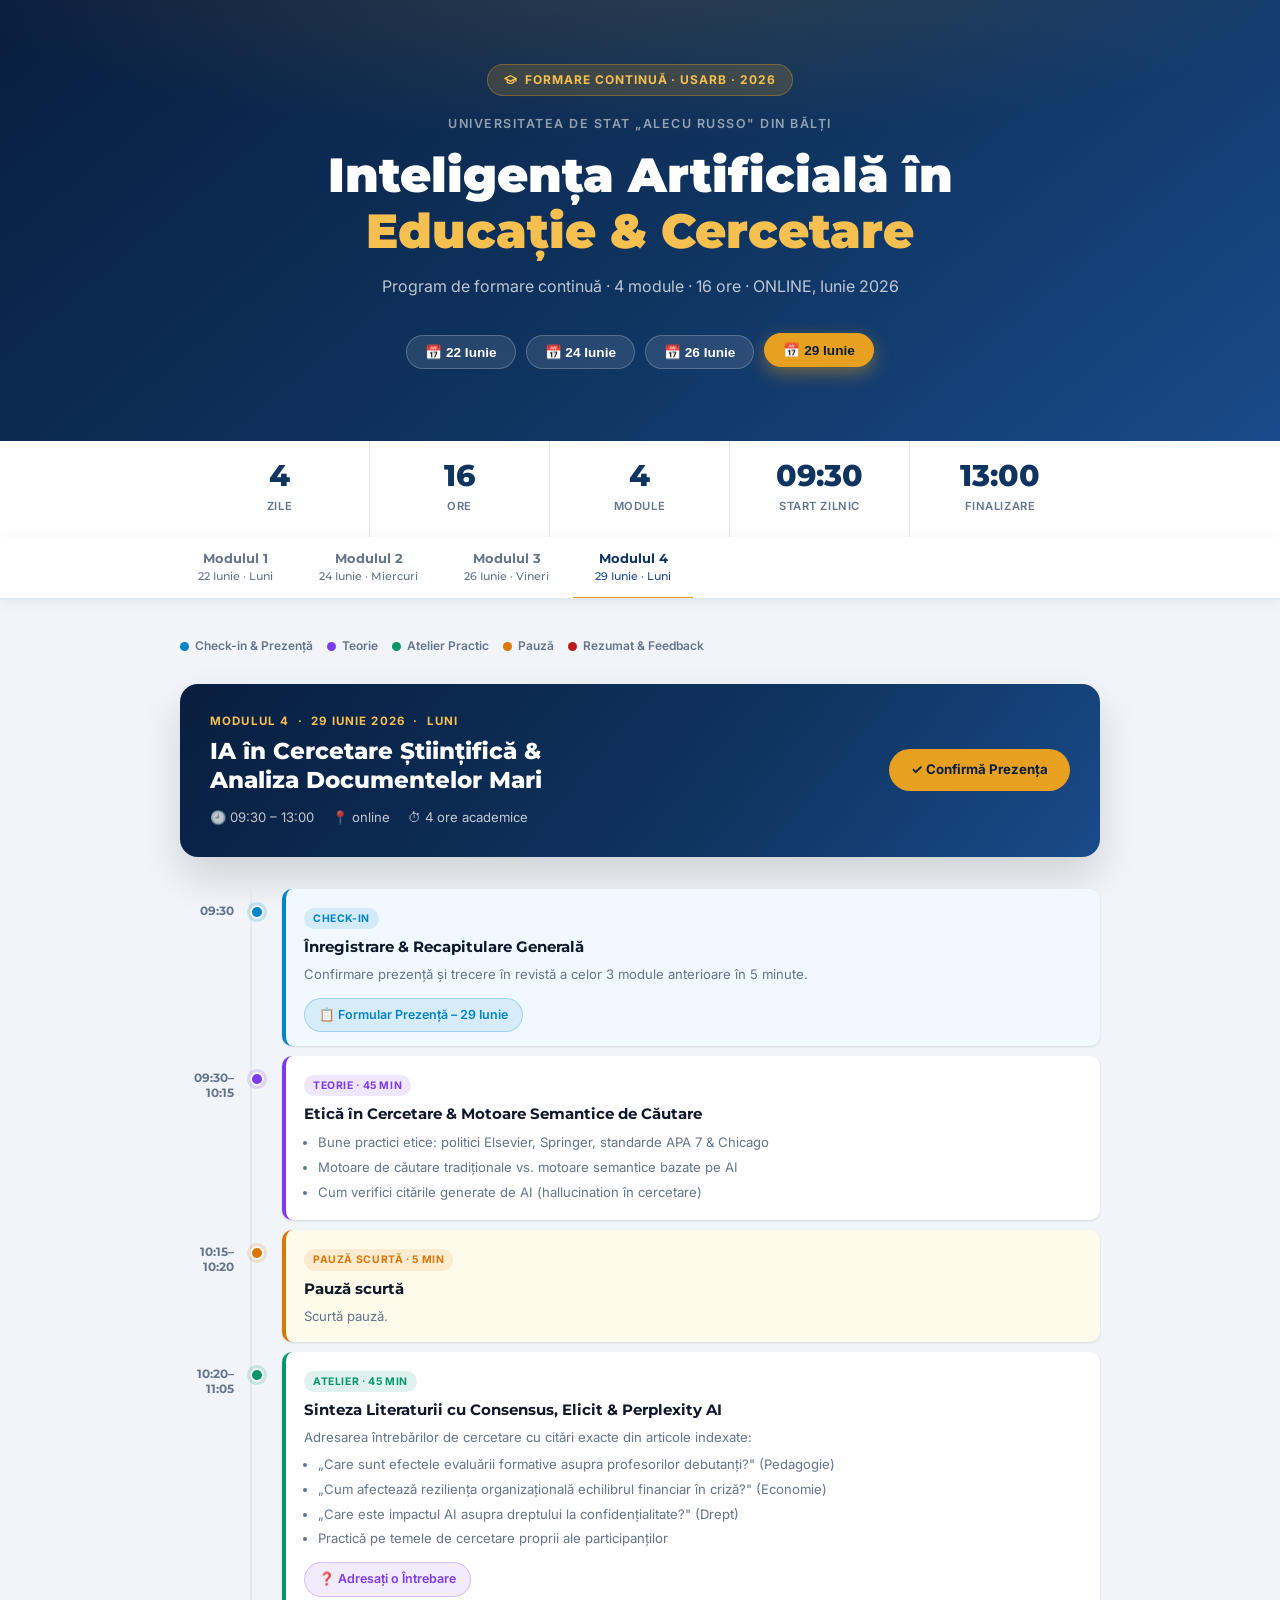
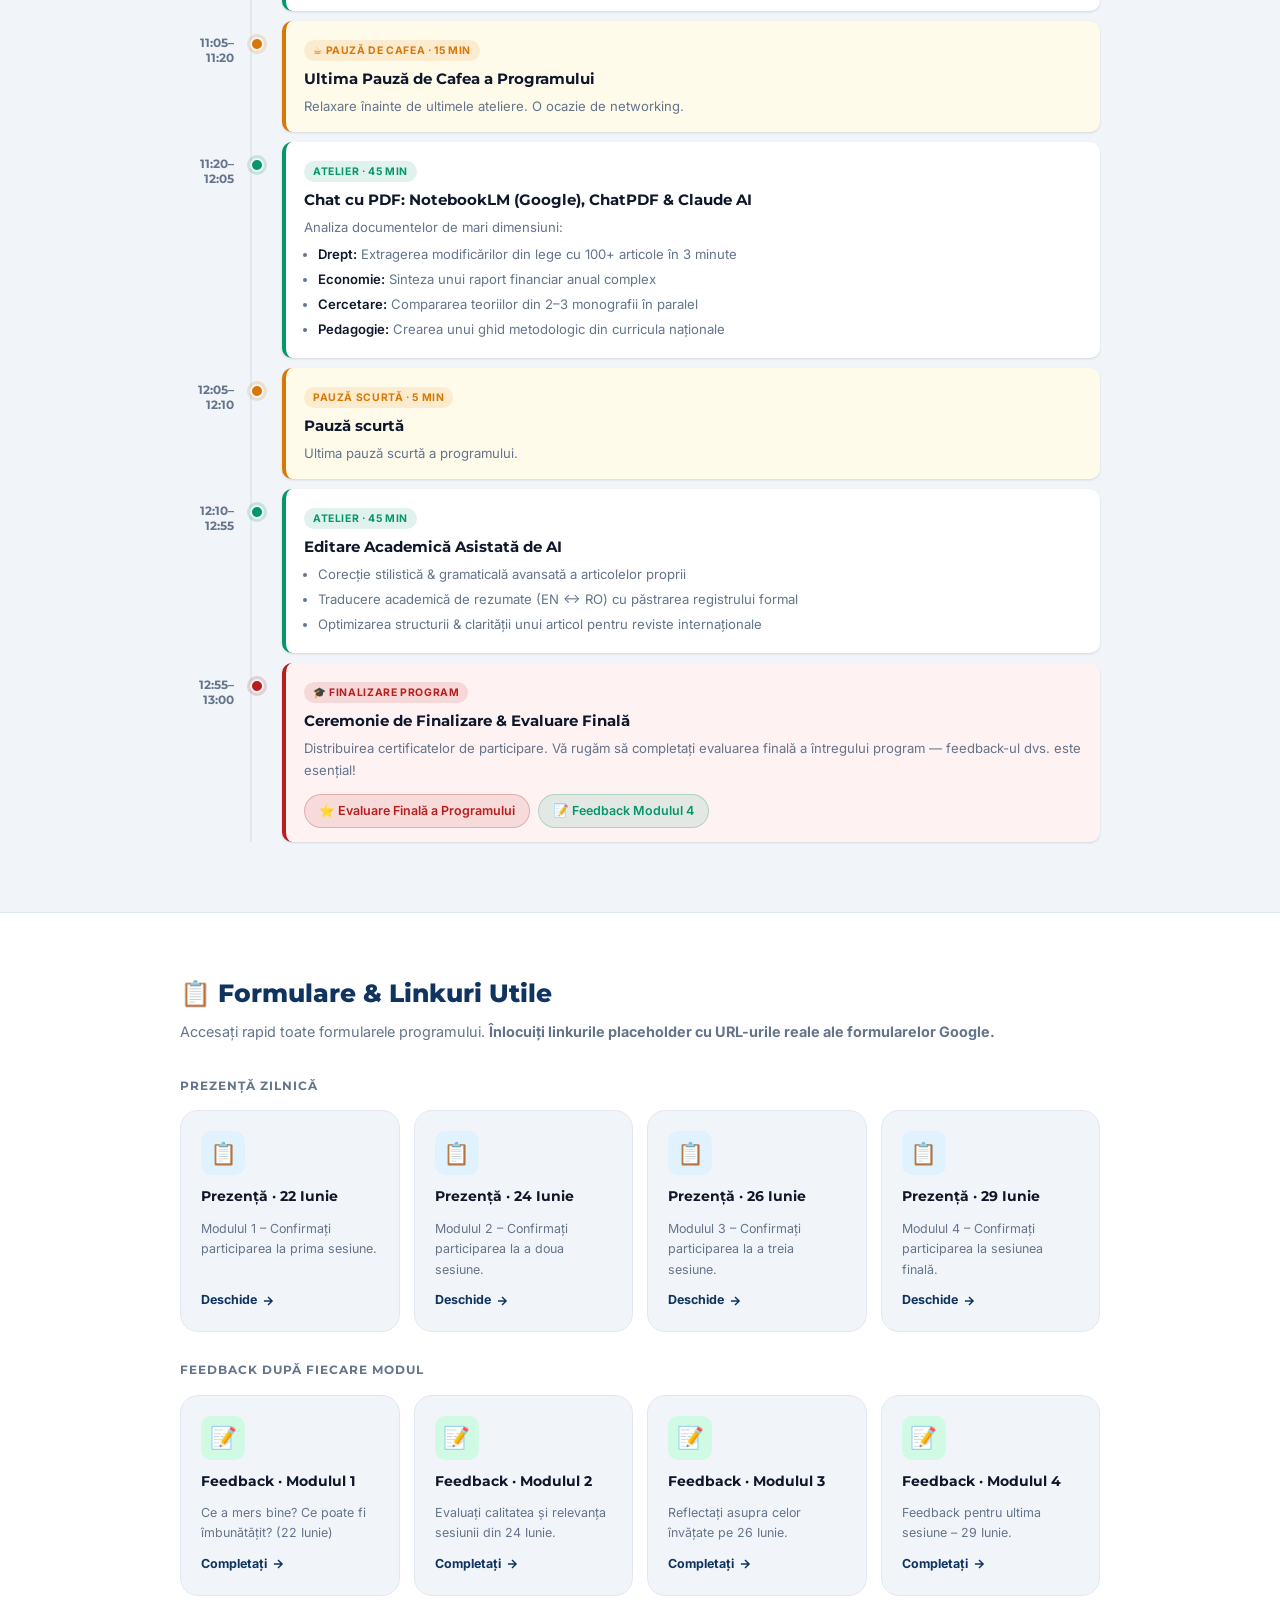
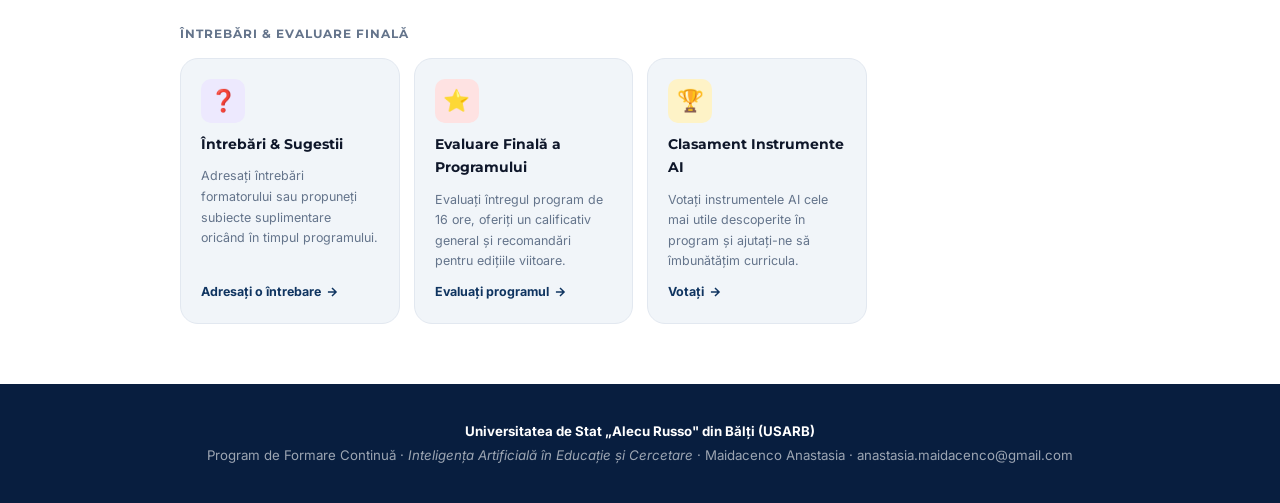
==== index.html @ d01e7b87 "initialize" ====
<!DOCTYPE html>
<html lang="ro">
<head>
  <meta charset="UTF-8" />
  <meta name="viewport" content="width=device-width, initial-scale=1.0" />
  <meta name="description" content="Agenda programului de formare continuă Inteligența Artificială în Educație și Cercetare – USARB, 22–29 Iunie 2026" />
  <title>IA în Educație &amp; Cercetare | Formare Continuă USARB 2026</title>

  <link rel="preconnect" href="https://fonts.googleapis.com" />
  <link rel="preconnect" href="https://fonts.gstatic.com" crossorigin />
  <link href="https://fonts.googleapis.com/css2?family=Montserrat:wght@400;600;700;800;900&family=Inter:wght@300;400;500;600&display=swap" rel="stylesheet" />
  <link rel="stylesheet" href="styles.css" />
</head>

<body>

<!-- ╔══════════════════════════════════════════╗
     ║  HERO                                    ║
     ╚══════════════════════════════════════════╝ -->
<header class="hero" id="top">
  <p class="hero-eyebrow">
    <svg width="13" height="13" viewBox="0 0 24 24" fill="none" stroke="currentColor" stroke-width="2.5" aria-hidden="true"><path d="M22 10v6M2 10l10-5 10 5-10 5z"/><path d="M6 12v5c3 3 9 3 12 0v-5"/></svg>
    Formare Continuă · USARB · 2026
  </p>
  <p class="hero-inst">Universitatea de Stat „Alecu Russo" din Bălți</p>
  <h1>Inteligența Artificială în<br><em>Educație &amp; Cercetare</em></h1>
  <p class="hero-sub">Program de formare continuă · 4 module · 16 ore · ONLINE, Iunie 2026</p>
  <nav class="hero-chips" aria-label="Navigare rapidă pe zile">
    <button class="chip active" onclick="go(0)" aria-label="22 Iunie – Modulul 1">📅 22 Iunie</button>
    <button class="chip"        onclick="go(1)" aria-label="24 Iunie – Modulul 2">📅 24 Iunie</button>
    <button class="chip"        onclick="go(2)" aria-label="26 Iunie – Modulul 3">📅 26 Iunie</button>
    <button class="chip"        onclick="go(3)" aria-label="29 Iunie – Modulul 4">📅 29 Iunie</button>
  </nav>
</header>

<!-- ╔══════════════════════════════════════════╗
     ║  STATS                                   ║
     ╚══════════════════════════════════════════╝ -->
<div class="stats" role="region" aria-label="Statistici program">
  <div class="stats-row">
    <div class="stat"><span class="stat-n">4</span><span class="stat-l">Zile</span></div>
    <div class="stat"><span class="stat-n">16</span><span class="stat-l">Ore</span></div>
    <div class="stat"><span class="stat-n">4</span><span class="stat-l">Module</span></div>
    <div class="stat"><span class="stat-n">09:30</span><span class="stat-l">Start zilnic</span></div>
    <div class="stat"><span class="stat-n">13:00</span><span class="stat-l">Finalizare</span></div>
  </div>
</div>

<!-- ╔══════════════════════════════════════════╗
     ║  STICKY TAB BAR                          ║
     ╚══════════════════════════════════════════╝ -->
<div class="tab-bar" role="navigation" aria-label="Modulele programului">
  <div class="tab-list" role="tablist">
    <button class="tab active" role="tab" aria-selected="true"  aria-controls="d1" onclick="go(0)">Modulul 1<small>22 Iunie · Luni</small></button>
    <button class="tab"        role="tab" aria-selected="false" aria-controls="d2" onclick="go(1)">Modulul 2<small>24 Iunie · Miercuri</small></button>
    <button class="tab"        role="tab" aria-selected="false" aria-controls="d3" onclick="go(2)">Modulul 3<small>26 Iunie · Vineri</small></button>
    <button class="tab"        role="tab" aria-selected="false" aria-controls="d4" onclick="go(3)">Modulul 4<small>29 Iunie · Luni</small></button>
  </div>
</div>

<!-- ╔══════════════════════════════════════════╗
     ║  MAIN – DAY PANELS                       ║
     ╚══════════════════════════════════════════╝ -->
<main>
<div class="wrap">

  <!-- LEGEND -->
  <div class="legend" role="list" aria-label="Legendă tipuri activitate">
    <span class="legend-item" role="listitem"><span class="ldot" style="background:var(--checkin)"></span>Check-in &amp; Prezență</span>
    <span class="legend-item" role="listitem"><span class="ldot" style="background:var(--theory)"></span>Teorie</span>
    <span class="legend-item" role="listitem"><span class="ldot" style="background:var(--practice)"></span>Atelier Practic</span>
    <span class="legend-item" role="listitem"><span class="ldot" style="background:var(--break)"></span>Pauză</span>
    <span class="legend-item" role="listitem"><span class="ldot" style="background:var(--wrap)"></span>Rezumat &amp; Feedback</span>
  </div>

  <!-- ────────────────────────────────────────
       DAY 1 · 22 IUNIE
  ──────────────────────────────────────── -->
  <section class="panel active" id="d1" role="tabpanel" aria-labelledby="tab0">

    <div class="day-card">
      <div>
        <p class="day-label">Modulul 1 &nbsp;·&nbsp; 22 Iunie 2026 &nbsp;·&nbsp; Luni</p>
        <h2 class="day-title">Fundamentele IA Generative &amp;<br>Ingineria Prompturilor</h2>
        <div class="day-meta">
          <span>🕘 09:30 – 13:00</span>
          <span>📍 online</span>
          <span>⏱ 4 ore academice</span>
        </div>
      </div>
      <!-- ⬇ ÎNLOCUIȚI href cu link-ul real Google Form pentru prezență 22 Iunie -->
      <a href="https://forms.gle/PREZENTA-22-IUNIE" class="btn-presence" target="_blank" rel="noopener" aria-label="Confirmați prezența 22 Iunie">
        ✓ Confirmă Prezența
      </a>
    </div>

    <div class="timeline" role="list">

      <div class="tl-row" data-t="checkin" role="listitem">
        <div class="tl-time">09:30</div>
        <div class="tl-node"></div>
        <div class="tl-body"><div class="tl-card">
          <span class="tl-badge">Check-in</span>
          <h3 class="tl-title">Înregistrare &amp; Confirmare Prezență</h3>
          <p class="tl-desc">Bun venit! Vă rugăm să completați formularul de prezență.</p>
          <div class="tl-links">
            <!-- ⬇ ÎNLOCUIȚI href cu link-ul real Google Form pentru prezență 22 Iunie -->
            <a href="https://forms.gle/PREZENTA-22-IUNIE" class="tl-btn tl-btn-blue" target="_blank" rel="noopener">📋 Formular Prezență – 22 Iunie</a>
          </div>
        </div></div>
      </div>

      <div class="tl-row" data-t="theory" role="listitem">
        <div class="tl-time">09:40–<br>10:25</div>
        <div class="tl-node"></div>
        <div class="tl-body"><div class="tl-card">
          <span class="tl-badge">Teorie · 45 min</span>
          <h3 class="tl-title">Ce este IA Generativă? Cum „gândesc" Modelele de Limbaj?</h3>
          <div class="tl-desc"><ul>
            <li>ChatGPT, Gemini, Claude, Copilot – asemănări și diferențe</li>
            <li>Fenomenul de halucinație și limitele modelelor</li>
            <li>Bias-uri algoritmice și protecția datelor cu caracter personal</li>
            <li>Drepturi de autor în era AI</li>
          </ul></div>
        </div></div>
      </div>

      <div class="tl-row" data-t="break" role="listitem">
        <div class="tl-time">10:25<br>10:30</div>
        <div class="tl-node"></div>
        <div class="tl-body"><div class="tl-card">
          <span class="tl-badge">Pauză scurtă · 5 min</span>
          <h3 class="tl-title">Pauză scurtă</h3>
          <p class="tl-desc">Scurtă tranziție spre atelier.</p>
        </div></div>
      </div>

      <div class="tl-row" data-t="practice" role="listitem">
        <div class="tl-time">10:30–<br>11:15</div>
        <div class="tl-node"></div>
        <div class="tl-body"><div class="tl-card">
          <span class="tl-badge">Atelier · 45 min</span>
          <h3 class="tl-title">Anatomia unui Prompt Perfect</h3>
          <div class="tl-desc">
            Formula: <strong>Rol + Context + Sarcină + Constrângeri + Format de ieșire</strong>
            <ul>
              <li>Exerciții pe discipline: Drept, Economie, Pedagogie, Filologie</li>
              <li>Compararea rezultatelor: prompt simplu vs. prompt structurat</li>
            </ul>
          </div>
          <div class="tl-links">
            <!-- ⬇ ÎNLOCUIȚI href cu link-ul real Google Form pentru întrebări -->
            <a href="https://forms.gle/INTREBARI-GENERALE" class="tl-btn tl-btn-purple" target="_blank" rel="noopener">❓ Adresați o Întrebare</a>
          </div>
        </div></div>
      </div>

      <div class="tl-row" data-t="break" role="listitem">
        <div class="tl-time">11:15<br>11:30</div>
        <div class="tl-node"></div>
        <div class="tl-body"><div class="tl-card">
          <span class="tl-badge">☕ Pauză de cafea · 15 min</span>
          <h3 class="tl-title">Pauză de Cafea</h3>
          <p class="tl-desc">Relaxare, discuții informale și networking între participanți.</p>
        </div></div>
      </div>

      <div class="tl-row" data-t="practice" role="listitem">
        <div class="tl-time">11:30–<br>12:15</div>
        <div class="tl-node"></div>
        <div class="tl-body"><div class="tl-card">
          <span class="tl-badge">Atelier · 45 min</span>
          <h3 class="tl-title">Tehnici Avansate de Prompting</h3>
          <div class="tl-desc"><ul>
            <li><strong>Few-shot prompting</strong> – oferirea de exemple model pentru ghidarea AI</li>
            <li><strong>Chain-of-thought</strong> – solicitarea raționamentului pas cu pas</li>
            <li>Practică: compararea răspunsurilor pe 3 modele AI simultan</li>
          </ul></div>
          <h3 class="tl-title">Exercițiu pe Discipline: AI ca Asistent Metodologic</h3>
          <div class="tl-desc">Fiecare participant elaborează schița unei unități de curs:
            <ul>
              <li><strong>Drept:</strong> Spețe juridice complexe generate și rafinate cu AI</li>
              <li><strong>Economie:</strong> Planificarea unui studiu de caz de business</li>
              <li><strong>Pedagogie / Filologie:</strong> Proiectarea unei unități didactice interactive</li>
              <li><strong>Matematică / Informatică:</strong> Probleme contextualizate și soluții pas cu pas</li>
            </ul>
          </div>
          <div class="tl-links">
            <!-- ⬇ ÎNLOCUIȚI href cu link-ul real Google Form pentru feedback Modulul 1 -->
            <a href="https://forms.gle/inrebari-M1-22-IUNIE" class="tl-btn tl-btn-green" target="_blank" rel="noopener">Atașati rezultat impreuna cu intrebari sau commentarii</a>
          </div>
        </div></div>
      </div>

      <div class="tl-row" data-t="wrap" role="listitem">
        <div class="tl-time">12:15–<br>13:00</div>
        <div class="tl-node"></div>
        <div class="tl-body"><div class="tl-card">
          <span class="tl-badge">Rezumat &amp; Feedback &amp; Reflecție</span>
          <h3 class="tl-title">Concluzii &amp; Feedback Modulul 1</h3>
          <p class="tl-desc">Recapitularea conceptelor-cheie. Vă rugăm să completați formularul de feedback!</p>
          <div class="tl-links">
            <!-- ⬇ ÎNLOCUIȚI href cu link-ul real Google Form pentru feedback Modulul 1 -->
            <a href="https://forms.gle/FEEDBACK-M1-22-IUNIE" class="tl-btn tl-btn-green" target="_blank" rel="noopener">📝 Feedback Modulul 1</a>
          </div>
        </div></div>
      </div>

    </div><!-- /timeline -->
  </section>

  <!-- ────────────────────────────────────────
       DAY 2 · 24 IUNIE
  ──────────────────────────────────────── -->
  <section class="panel" id="d2" role="tabpanel" aria-labelledby="tab1">

    <div class="day-card">
      <div>
        <p class="day-label">Modulul 2 &nbsp;·&nbsp; 24 Iunie 2026 &nbsp;·&nbsp; Miercuri</p>
        <h2 class="day-title">IA pentru Proiectare Didactică &amp;<br>Generare de Conținut Multimedia</h2>
        <div class="day-meta">
          <span>🕘 09:30 – 13:00</span>
          <span>📍 online</span>
          <span>⏱ 4 ore academice</span>
        </div>
      </div>
      <!-- ⬇ ÎNLOCUIȚI href cu link-ul real Google Form pentru prezență 24 Iunie -->
      <a href="https://forms.gle/PREZENTA-24-IUNIE" class="btn-presence" target="_blank" rel="noopener">✓ Confirmă Prezența</a>
    </div>

    <div class="timeline" role="list">

      <div class="tl-row" data-t="checkin" role="listitem">
        <div class="tl-time">09:30</div>
        <div class="tl-node"></div>
        <div class="tl-body"><div class="tl-card">
          <span class="tl-badge">Check-in</span>
          <h3 class="tl-title">Înregistrare &amp; Recapitulare Modulul 1</h3>
          <p class="tl-desc">Confirmare prezență și 5 minute de recapitulare a tehnicilor de prompting.</p>
          <div class="tl-links">
            <!-- ⬇ ÎNLOCUIȚI href cu link-ul real Google Form pentru prezență 24 Iunie -->
            <a href="https://forms.gle/PREZENTA-24-IUNIE" class="tl-btn tl-btn-blue" target="_blank" rel="noopener">📋 Formular Prezență – 24 Iunie</a>
          </div>
        </div></div>
      </div>

      <div class="tl-row" data-t="theory" role="listitem">
        <div class="tl-time">09:30–<br>10:15</div>
        <div class="tl-node"></div>
        <div class="tl-body"><div class="tl-card">
          <span class="tl-badge">Teorie · 45 min</span>
          <h3 class="tl-title">Ecosistemul Instrumentelor AI pentru Educație</h3>
          <div class="tl-desc"><ul>
            <li>Eficientizarea timpului profesorului: de la planificare la materiale personalizate</li>
            <li>Dincolo de chat-urile textuale: instrumente specializate pentru educație</li>
            <li>Adaptarea materialelor la stilurile de învățare ale studenților</li>
          </ul></div>
        </div></div>
      </div>

      <div class="tl-row" data-t="break" role="listitem">
        <div class="tl-time">10:15–<br>10:20</div>
        <div class="tl-node"></div>
        <div class="tl-body"><div class="tl-card">
          <span class="tl-badge">Pauză scurtă · 5 min</span>
          <h3 class="tl-title">Pauză scurtă</h3>
          <p class="tl-desc">Scurtă pauză.</p>
        </div></div>
      </div>

      <div class="tl-row" data-t="practice" role="listitem">
        <div class="tl-time">10:20–<br>11:05</div>
        <div class="tl-node"></div>
        <div class="tl-body"><div class="tl-card">
          <span class="tl-badge">Atelier · 45 min</span>
          <h3 class="tl-title">Generare de Scenarii &amp; Studii de Caz pe Discipline</h3>
          <div class="tl-desc"><ul>
            <li><strong>Economie:</strong> Simulări de management de criză pentru IMM-uri</li>
            <li><strong>Drept:</strong> Crearea de spețe juridice complexe și motivări</li>
            <li><strong>Limbi Străine:</strong> Exerciții bazate pe articole de presă autentice</li>
            <li><strong>Psihologie:</strong> Scenarii de consiliere și studii de caz clinice</li>
          </ul></div>
          <div class="tl-links">
            <!-- ⬇ ÎNLOCUIȚI href cu link-ul real Google Form pentru întrebări -->
            <a href="https://forms.gle/INTREBARI-GENERALE" class="tl-btn tl-btn-purple" target="_blank" rel="noopener">❓ Adresați o Întrebare</a>
          </div>
        </div></div>
      </div>

      <div class="tl-row" data-t="break" role="listitem">
        <div class="tl-time">11:05–<br>11:20</div>
        <div class="tl-node"></div>
        <div class="tl-body"><div class="tl-card">
          <span class="tl-badge">☕ Pauză de cafea · 15 min</span>
          <h3 class="tl-title">Pauză de Cafea</h3>
          <p class="tl-desc">Relaxare și discuții despre instrumentele descoperite.</p>
        </div></div>
      </div>

      <div class="tl-row" data-t="practice" role="listitem">
        <div class="tl-time">11:20–<br>12:05</div>
        <div class="tl-node"></div>
        <div class="tl-body"><div class="tl-card">
          <span class="tl-badge">Atelier · 45 min</span>
          <h3 class="tl-title">Design Vizual Automatizat: Gamma App &amp; Tome AI</h3>
          <div class="tl-desc">
            Transformați o schiță de curs text într-o prezentare interactivă structurată în <strong>sub 5 minute</strong>:
            <ul>
              <li>Demo live: de la text simplu la prezentare profesională</li>
              <li>Practică independentă pe tema disciplinei proprii</li>
              <li>Exportarea și personalizarea rezultatului</li>
            </ul>
          </div>
        </div></div>
      </div>

      <div class="tl-row" data-t="break" role="listitem">
        <div class="tl-time">12:05–<br>12:10</div>
        <div class="tl-node"></div>
        <div class="tl-body"><div class="tl-card">
          <span class="tl-badge">Pauză scurtă · 5 min</span>
          <h3 class="tl-title">Pauză scurtă</h3>
          <p class="tl-desc">Scurtă pauză de tranziție.</p>
        </div></div>
      </div>

      <div class="tl-row" data-t="practice" role="listitem">
        <div class="tl-time">12:10–<br>12:55</div>
        <div class="tl-node"></div>
        <div class="tl-body"><div class="tl-card">
          <span class="tl-badge">Atelier · 45 min</span>
          <h3 class="tl-title">MagicSchool AI &amp; Eduaide.Ai – Resurse Educaționale</h3>
          <div class="tl-desc"><ul>
            <li>Generarea automată de planuri de lecție detaliate pe teme specifice</li>
            <li>Crearea de liste de lecturi recomandate și bibliografie adnotată</li>
            <li>Activități interactive de „spargere a gheții" (icebreakers) pentru prima oră de curs</li>
          </ul></div>
        </div></div>
      </div>

      <div class="tl-row" data-t="wrap" role="listitem">
        <div class="tl-time">12:55–<br>13:00</div>
        <div class="tl-node"></div>
        <div class="tl-body"><div class="tl-card">
          <span class="tl-badge">Rezumat &amp; Feedback</span>
          <h3 class="tl-title">Concluzii &amp; Feedback Modulul 2</h3>
          <p class="tl-desc">Care instrument v-a impresionat cel mai mult? Evaluați sesiunea!</p>
          <div class="tl-links">
            <!-- ⬇ ÎNLOCUIȚI href cu link-ul real Google Form pentru feedback Modulul 2 -->
            <a href="https://forms.gle/FEEDBACK-M2-24-IUNIE" class="tl-btn tl-btn-green" target="_blank" rel="noopener">📝 Feedback Modulul 2</a>
          </div>
        </div></div>
      </div>

    </div>
  </section>

  <!-- ────────────────────────────────────────
       DAY 3 · 26 IUNIE
  ──────────────────────────────────────── -->
  <section class="panel" id="d3" role="tabpanel" aria-labelledby="tab2">

    <div class="day-card">
      <div>
        <p class="day-label">Modulul 3 &nbsp;·&nbsp; 26 Iunie 2026 &nbsp;·&nbsp; Vineri</p>
        <h2 class="day-title">Evaluarea Asistată de IA &amp;<br>Managementul Plagiatului</h2>
        <div class="day-meta">
          <span>🕘 09:30 – 13:00</span>
          <span>📍 online</span>
          <span>⏱ 4 ore academice</span>
        </div>
      </div>
      <!-- ⬇ ÎNLOCUIȚI href cu link-ul real Google Form pentru prezență 26 Iunie -->
      <a href="https://forms.gle/PREZENTA-26-IUNIE" class="btn-presence" target="_blank" rel="noopener">✓ Confirmă Prezența</a>
    </div>

    <div class="timeline" role="list">

      <div class="tl-row" data-t="checkin" role="listitem">
        <div class="tl-time">09:30</div>
        <div class="tl-node"></div>
        <div class="tl-body"><div class="tl-card">
          <span class="tl-badge">Check-in</span>
          <h3 class="tl-title">Înregistrare &amp; Recapitulare Modulul 2</h3>
          <p class="tl-desc">Confirmare prezență și 5 minute de recapitulare a instrumentelor de proiectare didactică.</p>
          <div class="tl-links">
            <!-- ⬇ ÎNLOCUIȚI href cu link-ul real Google Form pentru prezență 26 Iunie -->
            <a href="https://forms.gle/PREZENTA-26-IUNIE" class="tl-btn tl-btn-blue" target="_blank" rel="noopener">📋 Formular Prezență – 26 Iunie</a>
          </div>
        </div></div>
      </div>

      <div class="tl-row" data-t="theory" role="listitem">
        <div class="tl-time">09:30–<br>10:15</div>
        <div class="tl-node"></div>
        <div class="tl-body"><div class="tl-card">
          <span class="tl-badge">Teorie · 45 min</span>
          <h3 class="tl-title">Cum se Schimbă Evaluarea în Era AI?</h3>
          <div class="tl-desc"><ul>
            <li>De la memorare la gândire critică – regândirea tipurilor de sarcini</li>
            <li>Mitul detectoarelor de AI: de ce au o rată ridicată de fals-pozitiv</li>
            <li>Abordarea etică a suspiciunilor de utilizare AI de studenți</li>
            <li>Designul evaluărilor autentice care nu pot fi „trișate" cu AI</li>
          </ul></div>
        </div></div>
      </div>

      <div class="tl-row" data-t="break" role="listitem">
        <div class="tl-time">10:15–<br>10:20</div>
        <div class="tl-node"></div>
        <div class="tl-body"><div class="tl-card">
          <span class="tl-badge">Pauză scurtă · 5 min</span>
          <h3 class="tl-title">Pauză scurtă</h3>
          <p class="tl-desc">Scurtă pauză.</p>
        </div></div>
      </div>

      <div class="tl-row" data-t="practice" role="listitem">
        <div class="tl-time">10:20–<br>11:05</div>
        <div class="tl-node"></div>
        <div class="tl-body"><div class="tl-card">
          <span class="tl-badge">Atelier · 45 min</span>
          <h3 class="tl-title">Generarea de Instrumente de Evaluare cu Quizizz AI &amp; ChatGPT</h3>
          <div class="tl-desc"><ul>
            <li>Teste grilă cu variantele de răspuns distractoare de calitate</li>
            <li>Întrebări deschise axate pe argumentare și raționament critic</li>
            <li>Mini-proiecte și sarcini de performanță pe discipline specifice</li>
          </ul></div>
          <div class="tl-links">
            <!-- ⬇ ÎNLOCUIȚI href cu link-ul real Google Form pentru întrebări -->
            <a href="https://forms.gle/INTREBARI-GENERALE" class="tl-btn tl-btn-purple" target="_blank" rel="noopener">❓ Adresați o Întrebare</a>
          </div>
        </div></div>
      </div>

      <div class="tl-row" data-t="break" role="listitem">
        <div class="tl-time">11:05–<br>11:20</div>
        <div class="tl-node"></div>
        <div class="tl-body"><div class="tl-card">
          <span class="tl-badge">☕ Pauză de cafea · 15 min</span>
          <h3 class="tl-title">Pauză de Cafea</h3>
          <p class="tl-desc">Relaxare și schimb de experiențe privind evaluarea.</p>
        </div></div>
      </div>

      <div class="tl-row" data-t="practice" role="listitem">
        <div class="tl-time">11:20–<br>12:05</div>
        <div class="tl-node"></div>
        <div class="tl-body"><div class="tl-card">
          <span class="tl-badge">Atelier · 45 min</span>
          <h3 class="tl-title">Crearea Matricelor de Corectare (Rubrics) cu AI</h3>
          <div class="tl-desc">
            Generare de bareme precise pe niveluri de competență (1–5 / A–F):
            <ul>
              <li><strong>Psihologie:</strong> Rubrică pentru eseu de psihologie cognitivă</li>
              <li><strong>Management:</strong> Rubrică pentru analiză de caz strategic</li>
              <li><strong>Drept:</strong> Barem pentru motivarea soluției juridice</li>
              <li><strong>Alte discipline:</strong> Adaptare personalizată în 10 minute</li>
            </ul>
          </div>
        </div></div>
      </div>

      <div class="tl-row" data-t="break" role="listitem">
        <div class="tl-time">12:05–<br>12:10</div>
        <div class="tl-node"></div>
        <div class="tl-body"><div class="tl-card">
          <span class="tl-badge">Pauză scurtă · 5 min</span>
          <h3 class="tl-title">Pauză scurtă</h3>
          <p class="tl-desc">Scurtă pauză.</p>
        </div></div>
      </div>

      <div class="tl-row" data-t="practice" role="listitem">
        <div class="tl-time">12:10–<br>12:55</div>
        <div class="tl-node"></div>
        <div class="tl-body"><div class="tl-card">
          <span class="tl-badge">Atelier · 45 min</span>
          <h3 class="tl-title">Feedback Formativ Automatizat pe Texte Studențești</h3>
          <div class="tl-desc">
            Simularea corectării unui text cu AI:
            <ul>
              <li>Tehnici de generare a sugestiilor structurate de îmbunătățire</li>
              <li>Economisirea timpului de corectare cu până la 60%</li>
              <li>Practică: fiecare participant corectează un text relevant disciplinei proprii</li>
            </ul>
          </div>
        </div></div>
      </div>

      <div class="tl-row" data-t="wrap" role="listitem">
        <div class="tl-time">12:55–<br>13:00</div>
        <div class="tl-node"></div>
        <div class="tl-body"><div class="tl-card">
          <span class="tl-badge">Rezumat &amp; Feedback</span>
          <h3 class="tl-title">Concluzii &amp; Feedback Modulul 3</h3>
          <p class="tl-desc">Ce strategie de evaluare veți implementa primul semestru? Completați feedback-ul!</p>
          <div class="tl-links">
            <!-- ⬇ ÎNLOCUIȚI href cu link-ul real Google Form pentru feedback Modulul 3 -->
            <a href="https://forms.gle/FEEDBACK-M3-26-IUNIE" class="tl-btn tl-btn-green" target="_blank" rel="noopener">📝 Feedback Modulul 3</a>
          </div>
        </div></div>
      </div>

    </div>
  </section>

  <!-- ────────────────────────────────────────
       DAY 4 · 29 IUNIE
  ──────────────────────────────────────── -->
  <section class="panel" id="d4" role="tabpanel" aria-labelledby="tab3">

    <div class="day-card">
      <div>
        <p class="day-label">Modulul 4 &nbsp;·&nbsp; 29 Iunie 2026 &nbsp;·&nbsp; Luni</p>
        <h2 class="day-title">IA în Cercetare Științifică &amp;<br>Analiza Documentelor Mari</h2>
        <div class="day-meta">
          <span>🕘 09:30 – 13:00</span>
          <span>📍 online</span>
          <span>⏱ 4 ore academice</span>
        </div>
      </div>
      <!-- ⬇ ÎNLOCUIȚI href cu link-ul real Google Form pentru prezență 29 Iunie -->
      <a href="https://forms.gle/PREZENTA-29-IUNIE" class="btn-presence" target="_blank" rel="noopener">✓ Confirmă Prezența</a>
    </div>

    <div class="timeline" role="list">

      <div class="tl-row" data-t="checkin" role="listitem">
        <div class="tl-time">09:30</div>
        <div class="tl-node"></div>
        <div class="tl-body"><div class="tl-card">
          <span class="tl-badge">Check-in</span>
          <h3 class="tl-title">Înregistrare &amp; Recapitulare Generală</h3>
          <p class="tl-desc">Confirmare prezență și trecere în revistă a celor 3 module anterioare în 5 minute.</p>
          <div class="tl-links">
            <!-- ⬇ ÎNLOCUIȚI href cu link-ul real Google Form pentru prezență 29 Iunie -->
            <a href="https://forms.gle/PREZENTA-29-IUNIE" class="tl-btn tl-btn-blue" target="_blank" rel="noopener">📋 Formular Prezență – 29 Iunie</a>
          </div>
        </div></div>
      </div>

      <div class="tl-row" data-t="theory" role="listitem">
        <div class="tl-time">09:30–<br>10:15</div>
        <div class="tl-node"></div>
        <div class="tl-body"><div class="tl-card">
          <span class="tl-badge">Teorie · 45 min</span>
          <h3 class="tl-title">Etică în Cercetare &amp; Motoare Semantice de Căutare</h3>
          <div class="tl-desc"><ul>
            <li>Bune practici etice: politici Elsevier, Springer, standarde APA 7 &amp; Chicago</li>
            <li>Motoare de căutare tradiționale vs. motoare semantice bazate pe AI</li>
            <li>Cum verifici citările generate de AI (hallucination în cercetare)</li>
          </ul></div>
        </div></div>
      </div>

      <div class="tl-row" data-t="break" role="listitem">
        <div class="tl-time">10:15–<br>10:20</div>
        <div class="tl-node"></div>
        <div class="tl-body"><div class="tl-card">
          <span class="tl-badge">Pauză scurtă · 5 min</span>
          <h3 class="tl-title">Pauză scurtă</h3>
          <p class="tl-desc">Scurtă pauză.</p>
        </div></div>
      </div>

      <div class="tl-row" data-t="practice" role="listitem">
        <div class="tl-time">10:20–<br>11:05</div>
        <div class="tl-node"></div>
        <div class="tl-body"><div class="tl-card">
          <span class="tl-badge">Atelier · 45 min</span>
          <h3 class="tl-title">Sinteza Literaturii cu Consensus, Elicit &amp; Perplexity AI</h3>
          <div class="tl-desc">
            Adresarea întrebărilor de cercetare cu citări exacte din articole indexate:
            <ul>
              <li>„Care sunt efectele evaluării formative asupra profesorilor debutanți?" (Pedagogie)</li>
              <li>„Cum afectează reziliența organizațională echilibrul financiar în criză?" (Economie)</li>
              <li>„Care este impactul AI asupra dreptului la confidențialitate?" (Drept)</li>
              <li>Practică pe temele de cercetare proprii ale participanților</li>
            </ul>
          </div>
          <div class="tl-links">
            <!-- ⬇ ÎNLOCUIȚI href cu link-ul real Google Form pentru întrebări -->
            <a href="https://forms.gle/INTREBARI-GENERALE" class="tl-btn tl-btn-purple" target="_blank" rel="noopener">❓ Adresați o Întrebare</a>
          </div>
        </div></div>
      </div>

      <div class="tl-row" data-t="break" role="listitem">
        <div class="tl-time">11:05–<br>11:20</div>
        <div class="tl-node"></div>
        <div class="tl-body"><div class="tl-card">
          <span class="tl-badge">☕ Pauză de cafea · 15 min</span>
          <h3 class="tl-title">Ultima Pauză de Cafea a Programului</h3>
          <p class="tl-desc">Relaxare înainte de ultimele ateliere. O ocazie de networking.</p>
        </div></div>
      </div>

      <div class="tl-row" data-t="practice" role="listitem">
        <div class="tl-time">11:20–<br>12:05</div>
        <div class="tl-node"></div>
        <div class="tl-body"><div class="tl-card">
          <span class="tl-badge">Atelier · 45 min</span>
          <h3 class="tl-title">Chat cu PDF: NotebookLM (Google), ChatPDF &amp; Claude AI</h3>
          <div class="tl-desc">
            Analiza documentelor de mari dimensiuni:
            <ul>
              <li><strong>Drept:</strong> Extragerea modificărilor din lege cu 100+ articole în 3 minute</li>
              <li><strong>Economie:</strong> Sinteza unui raport financiar anual complex</li>
              <li><strong>Cercetare:</strong> Compararea teoriilor din 2–3 monografii în paralel</li>
              <li><strong>Pedagogie:</strong> Crearea unui ghid metodologic din curricula naționale</li>
            </ul>
          </div>
        </div></div>
      </div>

      <div class="tl-row" data-t="break" role="listitem">
        <div class="tl-time">12:05–<br>12:10</div>
        <div class="tl-node"></div>
        <div class="tl-body"><div class="tl-card">
          <span class="tl-badge">Pauză scurtă · 5 min</span>
          <h3 class="tl-title">Pauză scurtă</h3>
          <p class="tl-desc">Ultima pauză scurtă a programului.</p>
        </div></div>
      </div>

      <div class="tl-row" data-t="practice" role="listitem">
        <div class="tl-time">12:10–<br>12:55</div>
        <div class="tl-node"></div>
        <div class="tl-body"><div class="tl-card">
          <span class="tl-badge">Atelier · 45 min</span>
          <h3 class="tl-title">Editare Academică Asistată de AI</h3>
          <div class="tl-desc"><ul>
            <li>Corecție stilistică &amp; gramaticală avansată a articolelor proprii</li>
            <li>Traducere academică de rezumate (EN ↔ RO) cu păstrarea registrului formal</li>
            <li>Optimizarea structurii &amp; clarității unui articol pentru reviste internaționale</li>
          </ul></div>
        </div></div>
      </div>

      <div class="tl-row" data-t="wrap" role="listitem">
        <div class="tl-time">12:55–<br>13:00</div>
        <div class="tl-node"></div>
        <div class="tl-body"><div class="tl-card">
          <span class="tl-badge">🎓 Finalizare Program</span>
          <h3 class="tl-title">Ceremonie de Finalizare &amp; Evaluare Finală</h3>
          <p class="tl-desc">Distribuirea certificatelor de participare. Vă rugăm să completați evaluarea finală a întregului program — feedback-ul dvs. este esențial!</p>
          <div class="tl-links">
            <!-- ⬇ ÎNLOCUIȚI href cu link-ul real Google Form pentru evaluarea finală -->
            <a href="https://forms.gle/EVALUARE-FINALA-PROGRAM" class="tl-btn tl-btn-red" target="_blank" rel="noopener">⭐ Evaluare Finală a Programului</a>
            <!-- ⬇ ÎNLOCUIȚI href cu link-ul real Google Form pentru feedback Modulul 4 -->
            <a href="https://forms.gle/FEEDBACK-M4-29-IUNIE" class="tl-btn tl-btn-green" target="_blank" rel="noopener">📝 Feedback Modulul 4</a>
          </div>
        </div></div>
      </div>

    </div>
  </section>

</div><!-- /wrap -->
</main>

<!-- ╔══════════════════════════════════════════╗
     ║  FORMULARE — linkuri centralizate        ║
     ╚══════════════════════════════════════════╝ -->
<section class="forms-section" id="formulare" aria-labelledby="forms-h">
  <div class="wrap">
    <div class="section-head">
      <h2 id="forms-h">📋 Formulare &amp; Linkuri Utile</h2>
      <p>Accesați rapid toate formularele programului. <strong>Înlocuiți linkurile placeholder cu URL-urile reale ale formularelor Google.</strong></p>
    </div>

    <p class="forms-group-title">Prezență zilnică</p>
    <div class="forms-grid">
      <!-- ⬇ ÎNLOCUIȚI toate href-urile cu linkurile reale -->
      <a href="https://forms.gle/PREZENTA-22-IUNIE" class="form-card" target="_blank" rel="noopener">
        <div class="form-icon" style="background:#e0f2fe">📋</div>
        <div class="form-name">Prezență · 22 Iunie</div>
        <div class="form-desc">Modulul 1 – Confirmați participarea la prima sesiune.</div>
        <div class="form-cta">Deschide <svg width="14" height="14" viewBox="0 0 24 24" fill="none" stroke="currentColor" stroke-width="2.5" aria-hidden="true"><path d="M5 12h14M12 5l7 7-7 7"/></svg></div>
      </a>
      <a href="https://forms.gle/PREZENTA-24-IUNIE" class="form-card" target="_blank" rel="noopener">
        <div class="form-icon" style="background:#e0f2fe">📋</div>
        <div class="form-name">Prezență · 24 Iunie</div>
        <div class="form-desc">Modulul 2 – Confirmați participarea la a doua sesiune.</div>
        <div class="form-cta">Deschide <svg width="14" height="14" viewBox="0 0 24 24" fill="none" stroke="currentColor" stroke-width="2.5" aria-hidden="true"><path d="M5 12h14M12 5l7 7-7 7"/></svg></div>
      </a>
      <a href="https://forms.gle/PREZENTA-26-IUNIE" class="form-card" target="_blank" rel="noopener">
        <div class="form-icon" style="background:#e0f2fe">📋</div>
        <div class="form-name">Prezență · 26 Iunie</div>
        <div class="form-desc">Modulul 3 – Confirmați participarea la a treia sesiune.</div>
        <div class="form-cta">Deschide <svg width="14" height="14" viewBox="0 0 24 24" fill="none" stroke="currentColor" stroke-width="2.5" aria-hidden="true"><path d="M5 12h14M12 5l7 7-7 7"/></svg></div>
      </a>
      <a href="https://forms.gle/PREZENTA-29-IUNIE" class="form-card" target="_blank" rel="noopener">
        <div class="form-icon" style="background:#e0f2fe">📋</div>
        <div class="form-name">Prezență · 29 Iunie</div>
        <div class="form-desc">Modulul 4 – Confirmați participarea la sesiunea finală.</div>
        <div class="form-cta">Deschide <svg width="14" height="14" viewBox="0 0 24 24" fill="none" stroke="currentColor" stroke-width="2.5" aria-hidden="true"><path d="M5 12h14M12 5l7 7-7 7"/></svg></div>
      </a>
    </div>

    <p class="forms-group-title">Feedback după fiecare modul</p>
    <div class="forms-grid">
      <a href="https://forms.gle/FEEDBACK-M1-22-IUNIE" class="form-card" target="_blank" rel="noopener">
        <div class="form-icon" style="background:#d1fae5">📝</div>
        <div class="form-name">Feedback · Modulul 1</div>
        <div class="form-desc">Ce a mers bine? Ce poate fi îmbunătățit? (22 Iunie)</div>
        <div class="form-cta">Completați <svg width="14" height="14" viewBox="0 0 24 24" fill="none" stroke="currentColor" stroke-width="2.5" aria-hidden="true"><path d="M5 12h14M12 5l7 7-7 7"/></svg></div>
      </a>
      <a href="https://forms.gle/FEEDBACK-M2-24-IUNIE" class="form-card" target="_blank" rel="noopener">
        <div class="form-icon" style="background:#d1fae5">📝</div>
        <div class="form-name">Feedback · Modulul 2</div>
        <div class="form-desc">Evaluați calitatea și relevanța sesiunii din 24 Iunie.</div>
        <div class="form-cta">Completați <svg width="14" height="14" viewBox="0 0 24 24" fill="none" stroke="currentColor" stroke-width="2.5" aria-hidden="true"><path d="M5 12h14M12 5l7 7-7 7"/></svg></div>
      </a>
      <a href="https://forms.gle/FEEDBACK-M3-26-IUNIE" class="form-card" target="_blank" rel="noopener">
        <div class="form-icon" style="background:#d1fae5">📝</div>
        <div class="form-name">Feedback · Modulul 3</div>
        <div class="form-desc">Reflectați asupra celor învățate pe 26 Iunie.</div>
        <div class="form-cta">Completați <svg width="14" height="14" viewBox="0 0 24 24" fill="none" stroke="currentColor" stroke-width="2.5" aria-hidden="true"><path d="M5 12h14M12 5l7 7-7 7"/></svg></div>
      </a>
      <a href="https://forms.gle/FEEDBACK-M4-29-IUNIE" class="form-card" target="_blank" rel="noopener">
        <div class="form-icon" style="background:#d1fae5">📝</div>
        <div class="form-name">Feedback · Modulul 4</div>
        <div class="form-desc">Feedback pentru ultima sesiune – 29 Iunie.</div>
        <div class="form-cta">Completați <svg width="14" height="14" viewBox="0 0 24 24" fill="none" stroke="currentColor" stroke-width="2.5" aria-hidden="true"><path d="M5 12h14M12 5l7 7-7 7"/></svg></div>
      </a>
    </div>

    <p class="forms-group-title">Întrebări &amp; Evaluare finală</p>
    <div class="forms-grid">
      <a href="https://forms.gle/INTREBARI-GENERALE" class="form-card" target="_blank" rel="noopener">
        <div class="form-icon" style="background:#ede9fe">❓</div>
        <div class="form-name">Întrebări &amp; Sugestii</div>
        <div class="form-desc">Adresați întrebări formatorului sau propuneți subiecte suplimentare oricând în timpul programului.</div>
        <div class="form-cta">Adresați o întrebare <svg width="14" height="14" viewBox="0 0 24 24" fill="none" stroke="currentColor" stroke-width="2.5" aria-hidden="true"><path d="M5 12h14M12 5l7 7-7 7"/></svg></div>
      </a>
      <a href="https://forms.gle/EVALUARE-FINALA-PROGRAM" class="form-card" target="_blank" rel="noopener">
        <div class="form-icon" style="background:#fee2e2">⭐</div>
        <div class="form-name">Evaluare Finală a Programului</div>
        <div class="form-desc">Evaluați întregul program de 16 ore, oferiți un calificativ general și recomandări pentru edițiile viitoare.</div>
        <div class="form-cta">Evaluați programul <svg width="14" height="14" viewBox="0 0 24 24" fill="none" stroke="currentColor" stroke-width="2.5" aria-hidden="true"><path d="M5 12h14M12 5l7 7-7 7"/></svg></div>
      </a>
      <a href="https://forms.gle/RANKING-INSTRUMENTE" class="form-card" target="_blank" rel="noopener">
        <div class="form-icon" style="background:#fef3c7">🏆</div>
        <div class="form-name">Clasament Instrumente AI</div>
        <div class="form-desc">Votați instrumentele AI cele mai utile descoperite în program și ajutați-ne să îmbunătățim curricula.</div>
        <div class="form-cta">Votați <svg width="14" height="14" viewBox="0 0 24 24" fill="none" stroke="currentColor" stroke-width="2.5" aria-hidden="true"><path d="M5 12h14M12 5l7 7-7 7"/></svg></div>
      </a>
    </div>

  </div>
</section>

<!-- ╔══════════════════════════════════════════╗
     ║  FOOTER                                  ║
     ╚══════════════════════════════════════════╝ -->
<footer>
  <strong>Universitatea de Stat „Alecu Russo" din Bălți (USARB)</strong><br>
  Program de Formare Continuă · <em>Inteligența Artificială în Educație și Cercetare</em> · Maidacenco Anastasia · anastasia.maidacenco@gmail.com<br>
</footer>

<!-- BACK TO TOP -->
<a href="#top" id="btt" aria-label="Înapoi la începutul paginii">
  <svg width="20" height="20" viewBox="0 0 24 24" fill="none" stroke="currentColor" stroke-width="2.5" aria-hidden="true"><path d="M18 15l-6-6-6 6"/></svg>
</a>

<!-- ╔══════════════════════════════════════════╗
     ║  SCRIPT                                  ║
     ╚══════════════════════════════════════════╝ -->
<script>
  const panels = document.querySelectorAll('.panel');
  const tabs   = document.querySelectorAll('.tab');
  const chips  = document.querySelectorAll('.chip');

  function go(i) {
    panels.forEach((p, idx) => p.classList.toggle('active', idx === i));
    tabs.forEach((t, idx) => {
      t.classList.toggle('active', idx === i);
      t.setAttribute('aria-selected', idx === i);
    });
    chips.forEach((c, idx) => c.classList.toggle('active', idx === i));
    // Smooth-scroll to tabs without jarring jump
    const bar = document.querySelector('.tab-bar');
    bar.scrollIntoView({ behavior: 'smooth', block: 'nearest' });
  }

  // Back-to-top visibility
  const btt = document.getElementById('btt');
  window.addEventListener('scroll', () => {
    btt.classList.toggle('show', window.scrollY > 380);
  }, { passive: true });

  // Auto-select the next upcoming session on page load
  (function autoTab() {
    const today = new Date();
    const dates = [
      new Date(2026, 5, 22),
      new Date(2026, 5, 24),
      new Date(2026, 5, 26),
      new Date(2026, 5, 29),
    ];
    // Check if today matches a session date
    for (let i = 0; i < dates.length; i++) {
      if (today.toDateString() === dates[i].toDateString()) { go(i); return; }
    }
    // Otherwise jump to next upcoming session
    const next = dates.findIndex(d => d > today);
    if (next > 0) go(next);
    // If all sessions passed, stay on last day
    else if (next === -1) go(3);
  })();
</script>

</body>
</html>
---- styles.css ----
:root {
    --primary: #0f3460;
    --primary-light: #1a4a8a;
    --primary-dark: #081e3f;
    --accent: #e8a020;
    --accent-light: #f5c050;

    --theory: #7c3aed;
    --practice: #059669;
    --break: #d97706;
    --checkin: #0284c7;
    --wrap: #b91c1c;

    --bg: #f1f5f9;
    --surface: #ffffff;
    --border: #e2e8f0;
    --text: #0f172a;
    --muted: #64748b;

    --r: 10px;
    --r-lg: 18px;
    --sh: 0 1px 3px rgba(0, 0, 0, .08), 0 1px 2px rgba(0, 0, 0, .05);
    --sh-md: 0 4px 16px rgba(0, 0, 0, .10);
    --sh-lg: 0 20px 40px rgba(0, 0, 0, .14);
}

/* ═══════════════════════════════════════
       RESET & BASE
    ═══════════════════════════════════════ */
*,
*::before,
*::after {
    box-sizing: border-box;
    margin: 0;
    padding: 0;
}

html {
    scroll-behavior: smooth;
    font-size: 16px;
}

body {
    font-family: 'Inter', system-ui, sans-serif;
    background: var(--bg);
    color: var(--text);
    line-height: 1.65;
    overflow-x: hidden;
}

a {
    color: inherit;
}

ul {
    list-style: disc;
    padding-left: 1.1em;
}

li {
    margin-bottom: .25em;
}

/* ═══════════════════════════════════════
       HERO
    ═══════════════════════════════════════ */
.hero {
    background: linear-gradient(140deg, var(--primary-dark) 0%, var(--primary) 55%, var(--primary-light) 100%);
    color: #fff;
    padding: 64px 24px 72px;
    text-align: center;
    position: relative;
    overflow: hidden;
}

.hero::after {
    content: '';
    position: absolute;
    inset: 0;
    background:
        radial-gradient(ellipse 80% 60% at 50% -10%, rgba(232, 160, 32, .15) 0%, transparent 70%);
    pointer-events: none;
}

.hero-eyebrow {
    display: inline-flex;
    align-items: center;
    gap: 8px;
    background: rgba(232, 160, 32, .18);
    border: 1px solid rgba(232, 160, 32, .35);
    color: var(--accent-light);
    padding: 5px 16px;
    border-radius: 100px;
    font-size: .75rem;
    font-weight: 700;
    letter-spacing: .08em;
    text-transform: uppercase;
    margin-bottom: 18px;
}

.hero-inst {
    font-size: .78rem;
    font-weight: 600;
    letter-spacing: .12em;
    text-transform: uppercase;
    color: rgba(255, 255, 255, .55);
    margin-bottom: 14px;
}

.hero h1 {
    font-family: 'Montserrat', sans-serif;
    font-weight: 900;
    font-size: clamp(1.75rem, 5vw, 3rem);
    line-height: 1.15;
    margin-bottom: 14px;
}

.hero h1 em {
    font-style: normal;
    color: var(--accent-light);
}

.hero-sub {
    font-size: 1rem;
    color: rgba(255, 255, 255, .72);
    max-width: 540px;
    margin: 0 auto 36px;
}

.hero-chips {
    display: flex;
    flex-wrap: wrap;
    justify-content: center;
    gap: 10px;
}

.chip {
    display: inline-flex;
    align-items: center;
    gap: 7px;
    padding: 8px 18px;
    border-radius: 100px;
    font-size: .85rem;
    font-weight: 600;
    border: 1px solid rgba(255, 255, 255, .22);
    background: rgba(255, 255, 255, .1);
    color: #fff;
    text-decoration: none;
    cursor: pointer;
    transition: all .2s;
}

.chip:hover,
.chip.active {
    background: var(--accent);
    border-color: var(--accent);
    color: var(--primary-dark);
    transform: translateY(-2px);
    box-shadow: 0 6px 18px rgba(232, 160, 32, .45);
}

/* ═══════════════════════════════════════
       STATS
    ═══════════════════════════════════════ */
.stats {
    background: var(--surface);
    box-shadow: 0 4px 24px rgba(0, 0, 0, .07);
}

.stats-row {
    max-width: 900px;
    margin: 0 auto;
    display: grid;
    grid-template-columns: repeat(auto-fit, minmax(110px, 1fr));
}

.stat {
    text-align: center;
    padding: 20px 12px;
    border-right: 1px solid var(--border);
}

.stat:last-child {
    border-right: none;
}

.stat-n {
    display: block;
    font-family: 'Montserrat', sans-serif;
    font-weight: 800;
    font-size: 1.85rem;
    color: var(--primary);
    line-height: 1;
}

.stat-l {
    font-size: .7rem;
    font-weight: 600;
    text-transform: uppercase;
    letter-spacing: .05em;
    color: var(--muted);
    margin-top: 4px;
}

/* ═══════════════════════════════════════
       STICKY TABS
    ═══════════════════════════════════════ */
.tab-bar {
    background: var(--surface);
    position: sticky;
    top: 0;
    z-index: 200;
    border-bottom: 2px solid var(--border);
    box-shadow: 0 2px 12px rgba(0, 0, 0, .06);
}

.tab-list {
    max-width: 960px;
    margin: 0 auto;
    padding: 0 16px;
    display: flex;
    gap: 2px;
    overflow-x: auto;
    scrollbar-width: none;
}

.tab-list::-webkit-scrollbar {
    display: none;
}

.tab {
    flex-shrink: 0;
    padding: 14px 22px;
    border: none;
    background: none;
    cursor: pointer;
    font-family: 'Montserrat', sans-serif;
    font-weight: 700;
    font-size: .83rem;
    color: var(--muted);
    border-bottom: 3px solid transparent;
    margin-bottom: -2px;
    transition: color .2s, border-color .2s;
    white-space: nowrap;
    line-height: 1.2;
}

.tab small {
    display: block;
    font-size: .68rem;
    font-weight: 500;
    color: var(--muted);
    margin-top: 3px;
}

.tab:hover {
    color: var(--primary);
}

.tab.active {
    color: var(--primary);
    border-bottom-color: var(--accent);
}

.tab.active small {
    color: var(--primary-light);
}

/* ═══════════════════════════════════════
       MAIN CONTENT
    ═══════════════════════════════════════ */
main {
    padding: 36px 0 60px;
}

.wrap {
    max-width: 960px;
    margin: 0 auto;
    padding: 0 20px;
}

.panel {
    display: none;
}

.panel.active {
    display: block;
    animation: fadeIn .3s ease;
}

@keyframes fadeIn {
    from {
        opacity: 0;
        transform: translateY(6px);
    }

    to {
        opacity: 1;
        transform: none;
    }
}

/* ═══════════════════════════════════════
       LEGEND
    ═══════════════════════════════════════ */
.legend {
    display: flex;
    flex-wrap: wrap;
    gap: 14px;
    margin-bottom: 28px;
}

.legend-item {
    display: flex;
    align-items: center;
    gap: 6px;
    font-size: .75rem;
    font-weight: 600;
    color: var(--muted);
}

.ldot {
    width: 9px;
    height: 9px;
    border-radius: 50%;
    flex-shrink: 0;
}

/* ═══════════════════════════════════════
       DAY HEADER CARD
    ═══════════════════════════════════════ */
.day-card {
    background: linear-gradient(130deg, var(--primary-dark) 0%, var(--primary) 60%, var(--primary-light) 100%);
    border-radius: var(--r-lg);
    padding: 28px 30px;
    color: #fff;
    display: flex;
    align-items: flex-start;
    justify-content: space-between;
    flex-wrap: wrap;
    gap: 20px;
    margin-bottom: 32px;
    box-shadow: var(--sh-lg);
}

.day-label {
    font-size: .72rem;
    font-weight: 700;
    text-transform: uppercase;
    letter-spacing: .1em;
    color: var(--accent-light);
    margin-bottom: 6px;
}

.day-title {
    font-family: 'Montserrat', sans-serif;
    font-weight: 800;
    font-size: clamp(1rem, 3vw, 1.45rem);
    line-height: 1.25;
    margin-bottom: 12px;
}

.day-meta {
    display: flex;
    flex-wrap: wrap;
    gap: 18px;
    font-size: .82rem;
    color: rgba(255, 255, 255, .75);
}

.day-meta span {
    display: flex;
    align-items: center;
    gap: 5px;
}

.btn-presence {
    display: inline-flex;
    align-items: center;
    gap: 8px;
    background: var(--accent);
    color: var(--primary-dark);
    padding: 10px 22px;
    border-radius: 100px;
    font-weight: 700;
    font-size: .83rem;
    text-decoration: none;
    white-space: nowrap;
    transition: all .2s;
    flex-shrink: 0;
    align-self: center;
}

.btn-presence:hover {
    background: var(--accent-light);
    transform: translateY(-2px);
    box-shadow: 0 6px 20px rgba(232, 160, 32, .5);
}

/* ═══════════════════════════════════════
       TIMELINE
    ═══════════════════════════════════════ */
.timeline {
    position: relative;
}

.timeline::before {
    content: '';
    position: absolute;
    top: 0;
    bottom: 0;
    left: 70px;
    width: 2px;
    background: var(--border);
    border-radius: 1px;
}

.tl-row {
    display: flex;
    gap: 0;
    margin-bottom: 10px;
    position: relative;
}

.tl-time {
    width: 70px;
    flex-shrink: 0;
    text-align: right;
    padding-right: 16px;
    padding-top: 15px;
    font-family: 'Montserrat', sans-serif;
    font-weight: 700;
    font-size: .72rem;
    color: var(--muted);
    line-height: 1.3;
}

.tl-node {
    width: 14px;
    height: 14px;
    border-radius: 50%;
    flex-shrink: 0;
    margin-top: 16px;
    position: relative;
    z-index: 1;
    border: 2px solid var(--bg);
}

.tl-body {
    flex: 1;
    padding-left: 18px;
}

.tl-card {
    background: var(--surface);
    border-radius: var(--r);
    padding: 14px 18px;
    border-left: 4px solid var(--border);
    box-shadow: var(--sh);
    transition: transform .15s;
}

.tl-card:hover {
    transform: translateX(3px);
}

/* type colours */
.tl-row[data-t="checkin"] .tl-node {
    background: var(--checkin);
    box-shadow: 0 0 0 3px rgba(2, 132, 199, .18);
}

.tl-row[data-t="checkin"] .tl-card {
    border-left-color: var(--checkin);
    background: #f0f9ff;
}

.tl-row[data-t="theory"] .tl-node {
    background: var(--theory);
    box-shadow: 0 0 0 3px rgba(124, 58, 237, .18);
}

.tl-row[data-t="theory"] .tl-card {
    border-left-color: var(--theory);
}

.tl-row[data-t="practice"] .tl-node {
    background: var(--practice);
    box-shadow: 0 0 0 3px rgba(5, 150, 105, .18);
}

.tl-row[data-t="practice"] .tl-card {
    border-left-color: var(--practice);
}

.tl-row[data-t="break"] .tl-node {
    background: var(--break);
    box-shadow: 0 0 0 3px rgba(217, 119, 6, .18);
}

.tl-row[data-t="break"] .tl-card {
    border-left-color: var(--break);
    background: #fffbeb;
}

.tl-row[data-t="wrap"] .tl-node {
    background: var(--wrap);
    box-shadow: 0 0 0 3px rgba(185, 28, 28, .18);
}

.tl-row[data-t="wrap"] .tl-card {
    border-left-color: var(--wrap);
    background: #fef2f2;
}

.tl-badge {
    display: inline-flex;
    align-items: center;
    gap: 4px;
    padding: 2px 9px;
    border-radius: 100px;
    font-size: .65rem;
    font-weight: 700;
    text-transform: uppercase;
    letter-spacing: .06em;
    margin-bottom: 6px;
}

[data-t="checkin"] .tl-badge {
    background: rgba(2, 132, 199, .12);
    color: var(--checkin);
}

[data-t="theory"] .tl-badge {
    background: rgba(124, 58, 237, .12);
    color: var(--theory);
}

[data-t="practice"] .tl-badge {
    background: rgba(5, 150, 105, .12);
    color: var(--practice);
}

[data-t="break"] .tl-badge {
    background: rgba(217, 119, 6, .12);
    color: var(--break);
}

[data-t="wrap"] .tl-badge {
    background: rgba(185, 28, 28, .12);
    color: var(--wrap);
}

.tl-title {
    font-family: 'Montserrat', sans-serif;
    font-weight: 700;
    font-size: .92rem;
    color: var(--text);
    margin-bottom: 5px;
}

.tl-desc {
    font-size: .82rem;
    color: var(--muted);
}

.tl-desc ul {
    margin-top: 5px;
}

.tl-desc strong {
    color: var(--text);
    font-weight: 600;
}

/* inline form buttons */
.tl-links {
    display: flex;
    flex-wrap: wrap;
    gap: 8px;
    margin-top: 12px;
}

.tl-btn {
    display: inline-flex;
    align-items: center;
    gap: 6px;
    padding: 6px 14px;
    border-radius: 100px;
    font-size: .78rem;
    font-weight: 600;
    text-decoration: none;
    transition: all .18s;
}

.tl-btn-blue {
    background: rgba(2, 132, 199, .1);
    color: var(--checkin);
    border: 1px solid rgba(2, 132, 199, .25);
}

.tl-btn-blue:hover {
    background: var(--checkin);
    color: #fff;
}

.tl-btn-purple {
    background: rgba(124, 58, 237, .1);
    color: var(--theory);
    border: 1px solid rgba(124, 58, 237, .25);
}

.tl-btn-purple:hover {
    background: var(--theory);
    color: #fff;
}

.tl-btn-green {
    background: rgba(5, 150, 105, .1);
    color: var(--practice);
    border: 1px solid rgba(5, 150, 105, .25);
}

.tl-btn-green:hover {
    background: var(--practice);
    color: #fff;
}

.tl-btn-red {
    background: rgba(185, 28, 28, .1);
    color: var(--wrap);
    border: 1px solid rgba(185, 28, 28, .25);
}

.tl-btn-red:hover {
    background: var(--wrap);
    color: #fff;
}

/* ═══════════════════════════════════════
       FORMS SECTION
    ═══════════════════════════════════════ */
.forms-section {
    background: var(--surface);
    border-top: 1px solid var(--border);
    padding: 60px 0;
}

.section-head {
    margin-bottom: 32px;
}

.section-head h2 {
    font-family: 'Montserrat', sans-serif;
    font-weight: 800;
    font-size: 1.55rem;
    color: var(--primary);
    margin-bottom: 6px;
}

.section-head p {
    font-size: .9rem;
    color: var(--muted);
}

.forms-group-title {
    font-family: 'Montserrat', sans-serif;
    font-weight: 700;
    font-size: .78rem;
    text-transform: uppercase;
    letter-spacing: .08em;
    color: var(--muted);
    margin: 28px 0 14px;
}

.forms-grid {
    display: grid;
    grid-template-columns: repeat(auto-fill, minmax(210px, 1fr));
    gap: 14px;
}

.form-card {
    background: var(--bg);
    border: 1px solid var(--border);
    border-radius: var(--r-lg);
    padding: 20px;
    text-decoration: none;
    color: inherit;
    display: flex;
    flex-direction: column;
    gap: 10px;
    transition: all .2s;
}

.form-card:hover {
    background: var(--surface);
    border-color: var(--primary-light);
    transform: translateY(-3px);
    box-shadow: var(--sh-md);
}

.form-icon {
    width: 44px;
    height: 44px;
    border-radius: 10px;
    display: flex;
    align-items: center;
    justify-content: center;
    font-size: 1.35rem;
}

.form-name {
    font-family: 'Montserrat', sans-serif;
    font-weight: 700;
    font-size: .88rem;
    color: var(--text);
}

.form-desc {
    font-size: .78rem;
    color: var(--muted);
    flex: 1;
}

.form-cta {
    font-size: .78rem;
    font-weight: 700;
    color: var(--primary);
    display: flex;
    align-items: center;
    gap: 4px;
}

/* ═══════════════════════════════════════
       FOOTER
    ═══════════════════════════════════════ */
footer {
    background: var(--primary-dark);
    color: rgba(255, 255, 255, .6);
    text-align: center;
    padding: 36px 20px;
    font-size: .83rem;
    line-height: 1.8;
}

footer strong {
    color: #fff;
}

/* ═══════════════════════════════════════
       BACK TO TOP
    ═══════════════════════════════════════ */
#btt {
    position: fixed;
    bottom: 22px;
    right: 22px;
    z-index: 500;
    width: 44px;
    height: 44px;
    border-radius: 50%;
    background: var(--primary);
    color: #fff;
    display: flex;
    align-items: center;
    justify-content: center;
    text-decoration: none;
    box-shadow: var(--sh-md);
    opacity: 0;
    pointer-events: none;
    transition: all .3s;
}

#btt.show {
    opacity: 1;
    pointer-events: all;
}

#btt:hover {
    background: var(--primary-light);
    transform: translateY(-3px);
}

/* ═══════════════════════════════════════
       RESPONSIVE
    ═══════════════════════════════════════ */
@media (max-width: 600px) {
    .timeline::before {
        left: 58px;
    }

    .tl-time {
        width: 58px;
        font-size: .68rem;
    }

    .stat-n {
        font-size: 1.5rem;
    }

    .day-card {
        padding: 20px;
    }
}

@media print {

    .tab-bar,
    #btt {
        display: none !important;
    }

    .panel {
        display: block !important;
        page-break-before: always;
    }

    .panel:first-of-type {
        page-break-before: auto;
    }
}
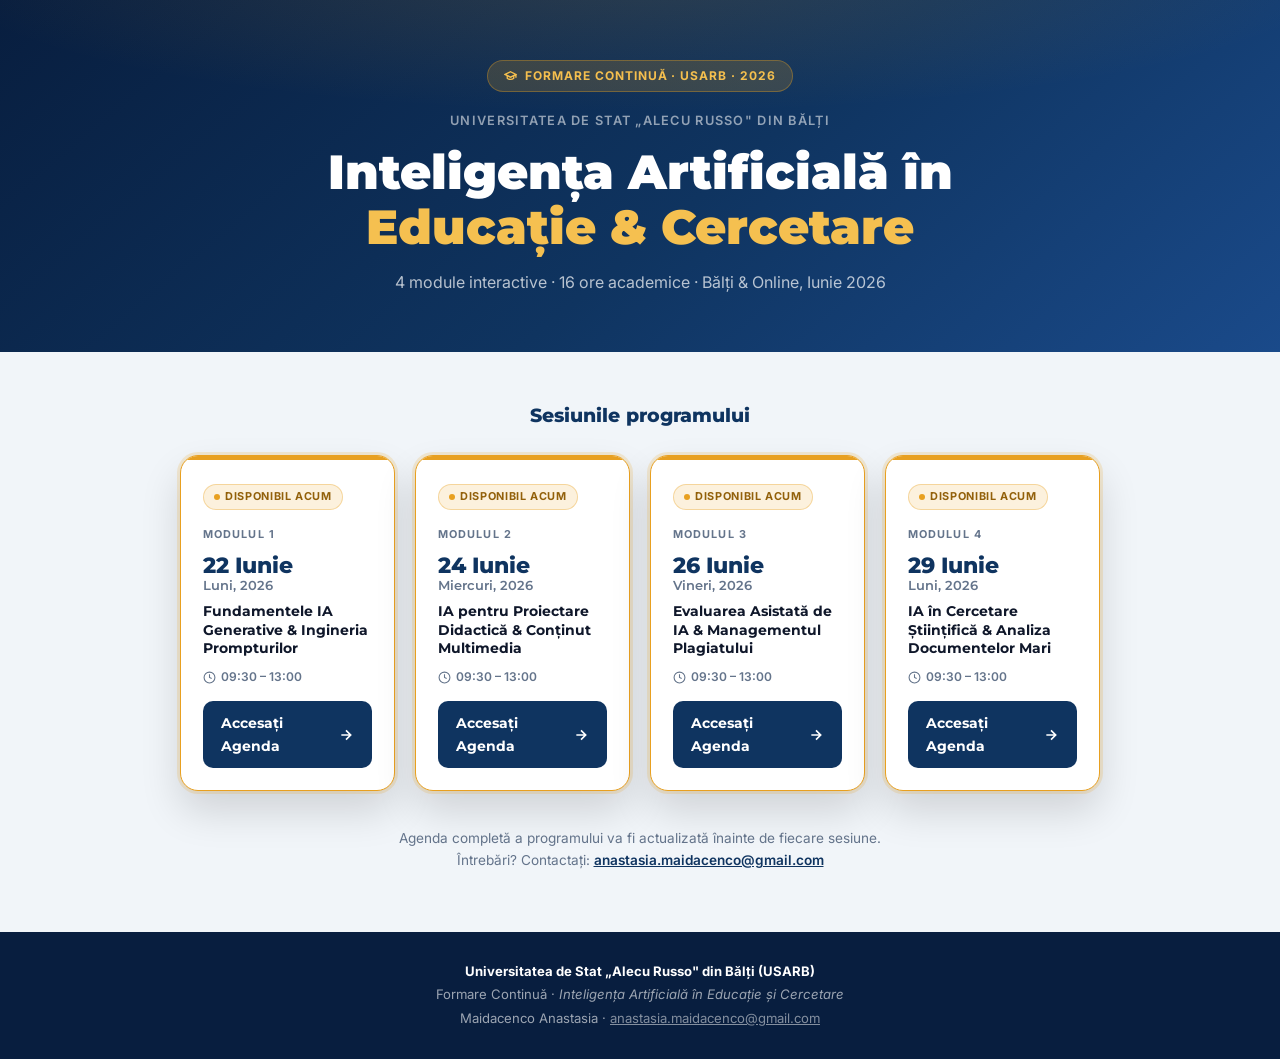
==== commit 6ebce77b: "updates" ====
--- a/index.html
+++ b/index.html
@@ -3,813 +3,434 @@
 <head>
   <meta charset="UTF-8" />
   <meta name="viewport" content="width=device-width, initial-scale=1.0" />
-  <meta name="description" content="Agenda programului de formare continuă Inteligența Artificială în Educație și Cercetare – USARB, 22–29 Iunie 2026" />
-  <title>IA în Educație &amp; Cercetare | Formare Continuă USARB 2026</title>
+  <meta name="description" content="Formare Continuă USARB 2026 – Inteligența Artificială în Educație și Cercetare. 22, 24, 26 și 29 Iunie 2026." />
+  <title>Formare Continuă IA 2026 – USARB</title>
 
   <link rel="preconnect" href="https://fonts.googleapis.com" />
   <link rel="preconnect" href="https://fonts.gstatic.com" crossorigin />
   <link href="https://fonts.googleapis.com/css2?family=Montserrat:wght@400;600;700;800;900&family=Inter:wght@300;400;500;600&display=swap" rel="stylesheet" />
   <link rel="stylesheet" href="styles.css" />
+
+  <style>
+    /* ─── Landing-page specific styles ─── */
+
+    body { min-height: 100vh; display: flex; flex-direction: column; }
+
+    /* HERO */
+    .lp-hero {
+      background: linear-gradient(140deg, var(--primary-dark) 0%, var(--primary) 55%, var(--primary-light) 100%);
+      color: #fff;
+      padding: 60px 24px 56px;
+      text-align: center;
+      position: relative;
+      overflow: hidden;
+      flex-shrink: 0;
+    }
+    .lp-hero::after {
+      content: '';
+      position: absolute; inset: 0;
+      background: radial-gradient(ellipse 80% 60% at 50% -10%, rgba(232,160,32,.15) 0%, transparent 70%);
+      pointer-events: none;
+    }
+    .lp-eyebrow {
+      display: inline-flex; align-items: center; gap: 8px;
+      background: rgba(232,160,32,.18);
+      border: 1px solid rgba(232,160,32,.35);
+      color: var(--accent-light);
+      padding: 5px 16px; border-radius: 100px;
+      font-size: .75rem; font-weight: 700;
+      letter-spacing: .08em; text-transform: uppercase;
+      margin-bottom: 18px;
+    }
+    .lp-inst {
+      font-size: .8rem; font-weight: 600;
+      letter-spacing: .1em; text-transform: uppercase;
+      color: rgba(255,255,255,.55);
+      margin-bottom: 14px;
+    }
+    .lp-hero h1 {
+      font-family: 'Montserrat', sans-serif;
+      font-weight: 900;
+      font-size: clamp(1.75rem, 5vw, 3rem);
+      line-height: 1.15;
+      margin-bottom: 14px;
+    }
+    .lp-hero h1 em { font-style: normal; color: var(--accent-light); }
+    .lp-sub {
+      font-size: 1rem; color: rgba(255,255,255,.7);
+      max-width: 520px; margin: 0 auto;
+    }
+
+    /* SESSIONS GRID */
+    .lp-main {
+      flex: 1;
+      padding: 48px 20px 60px;
+      max-width: 960px;
+      margin: 0 auto;
+      width: 100%;
+    }
+    .lp-heading {
+      font-family: 'Montserrat', sans-serif;
+      font-weight: 800; font-size: 1.2rem;
+      color: var(--primary); margin-bottom: 24px;
+      text-align: center;
+    }
+
+    .sessions-grid {
+      display: grid;
+      grid-template-columns: repeat(auto-fill, minmax(210px, 1fr));
+      gap: 20px;
+    }
+
+    /* BASE CARD */
+    .session-card {
+      background: var(--surface);
+      border-radius: var(--r-lg);
+      border: 1.5px solid var(--border);
+      padding: 28px 22px 22px;
+      display: flex; flex-direction: column; gap: 10px;
+      position: relative;
+      overflow: hidden;
+      transition: transform .2s, box-shadow .2s;
+    }
+
+    /* ACTIVE card (Module 1 – 22 June) */
+    .session-card.is-active {
+      border-color: var(--accent);
+      box-shadow: 0 0 0 3px rgba(232,160,32,.18), var(--sh-lg);
+    }
+    .session-card.is-active:hover {
+      transform: translateY(-4px);
+      box-shadow: 0 0 0 3px rgba(232,160,32,.25), var(--sh-lg);
+    }
+
+    /* LOCKED / COMING SOON cards */
+    .session-card.is-soon {
+      opacity: .72;
+      filter: grayscale(.3);
+    }
+    .session-card.is-soon:hover { transform: none; }
+
+    /* decorative top stripe */
+    .card-stripe {
+      position: absolute; top: 0; left: 0; right: 0;
+      height: 4px;
+      border-radius: var(--r-lg) var(--r-lg) 0 0;
+    }
+    .is-active  .card-stripe { background: var(--accent); }
+    .is-soon    .card-stripe { background: var(--border); }
+
+    /* module label */
+    .card-module {
+      font-size: .68rem; font-weight: 700;
+      text-transform: uppercase; letter-spacing: .1em;
+      color: var(--muted); margin-top: 6px;
+    }
+
+    /* date */
+    .card-date {
+      font-family: 'Montserrat', sans-serif;
+      font-weight: 800; font-size: 1.4rem;
+      color: var(--primary); line-height: 1;
+    }
+    .card-date span {
+      font-size: .8rem; font-weight: 600;
+      color: var(--muted); display: block; margin-top: 3px;
+    }
+
+    /* title */
+    .card-title {
+      font-family: 'Montserrat', sans-serif;
+      font-weight: 700; font-size: .88rem;
+      color: var(--text); line-height: 1.3; flex: 1;
+    }
+
+    /* time badge */
+    .card-time {
+      font-size: .75rem; font-weight: 600;
+      color: var(--muted);
+      display: flex; align-items: center; gap: 5px;
+    }
+
+    /* ACTIVE badge */
+    .badge-active {
+      display: inline-flex; align-items: center; gap: 5px;
+      background: rgba(232,160,32,.15);
+      border: 1px solid rgba(232,160,32,.35);
+      color: #92600a;
+      font-size: .68rem; font-weight: 700;
+      letter-spacing: .06em; text-transform: uppercase;
+      padding: 3px 10px; border-radius: 100px;
+      align-self: flex-start;
+    }
+    .badge-active .dot {
+      width: 6px; height: 6px; border-radius: 50%;
+      background: var(--accent);
+      animation: pulse 1.5s ease-in-out infinite;
+    }
+    @keyframes pulse {
+      0%, 100% { opacity: 1; transform: scale(1); }
+      50%       { opacity: .5; transform: scale(1.4); }
+    }
+
+    /* COMING SOON badge */
+    .badge-soon {
+      display: inline-flex; align-items: center; gap: 5px;
+      background: var(--bg);
+      border: 1px solid var(--border);
+      color: var(--muted);
+      font-size: .68rem; font-weight: 700;
+      letter-spacing: .06em; text-transform: uppercase;
+      padding: 3px 10px; border-radius: 100px;
+      align-self: flex-start;
+    }
+
+    /* COUNTDOWN inside coming-soon card */
+    .card-countdown {
+      font-family: 'Montserrat', sans-serif;
+      font-size: .8rem; font-weight: 700;
+      color: var(--muted);
+      display: flex; gap: 8px; align-items: center;
+    }
+    .cd-unit {
+      text-align: center; line-height: 1;
+    }
+    .cd-num {
+      display: block;
+      font-size: 1.2rem; font-weight: 800;
+      color: var(--primary);
+    }
+    .cd-label { font-size: .58rem; color: var(--muted); font-weight: 600; text-transform: uppercase; }
+    .cd-sep { font-size: 1rem; color: var(--border); margin-top: -4px; }
+
+    /* CTA BUTTON (active card) */
+    .card-btn {
+      display: flex; align-items: center; justify-content: center; gap: 8px;
+      background: var(--primary);
+      color: #fff;
+      padding: 11px 18px; border-radius: var(--r);
+      font-family: 'Montserrat', sans-serif;
+      font-weight: 700; font-size: .85rem;
+      text-decoration: none;
+      transition: all .2s; margin-top: 4px;
+    }
+    .card-btn:hover {
+      background: var(--primary-light);
+      transform: translateY(-2px);
+      box-shadow: var(--sh-md);
+    }
+    .card-btn svg { flex-shrink: 0; }
+
+    /* LOCK icon for coming soon */
+    .card-lock {
+      display: flex; align-items: center; justify-content: center; gap: 8px;
+      background: var(--bg);
+      color: var(--muted);
+      padding: 10px 18px; border-radius: var(--r);
+      font-size: .83rem; font-weight: 600;
+      margin-top: 4px; border: 1px dashed var(--border);
+    }
+
+    /* NOTICE below grid */
+    .lp-notice {
+      text-align: center;
+      margin-top: 36px;
+      font-size: .85rem; color: var(--muted);
+    }
+    .lp-notice a {
+      color: var(--primary); font-weight: 600; text-decoration: underline;
+    }
+
+    /* FOOTER */
+    .lp-footer {
+      background: var(--primary-dark);
+      color: rgba(255,255,255,.6);
+      text-align: center; padding: 28px 20px;
+      font-size: .82rem; line-height: 1.8;
+    }
+    .lp-footer strong { color: #fff; }
+
+    /* RESPONSIVE */
+    @media (max-width: 500px) {
+      .sessions-grid { grid-template-columns: 1fr 1fr; }
+    }
+    @media (max-width: 340px) {
+      .sessions-grid { grid-template-columns: 1fr; }
+    }
+  </style>
 </head>
 
 <body>
 
-<!-- ╔══════════════════════════════════════════╗
-     ║  HERO                                    ║
-     ╚══════════════════════════════════════════╝ -->
-<header class="hero" id="top">
-  <p class="hero-eyebrow">
+<!-- HERO -->
+<header class="lp-hero">
+  <p class="lp-eyebrow">
     <svg width="13" height="13" viewBox="0 0 24 24" fill="none" stroke="currentColor" stroke-width="2.5" aria-hidden="true"><path d="M22 10v6M2 10l10-5 10 5-10 5z"/><path d="M6 12v5c3 3 9 3 12 0v-5"/></svg>
     Formare Continuă · USARB · 2026
   </p>
-  <p class="hero-inst">Universitatea de Stat „Alecu Russo" din Bălți</p>
+  <p class="lp-inst">Universitatea de Stat „Alecu Russo" din Bălți</p>
   <h1>Inteligența Artificială în<br><em>Educație &amp; Cercetare</em></h1>
-  <p class="hero-sub">Program de formare continuă · 4 module · 16 ore · ONLINE, Iunie 2026</p>
-  <nav class="hero-chips" aria-label="Navigare rapidă pe zile">
-    <button class="chip active" onclick="go(0)" aria-label="22 Iunie – Modulul 1">📅 22 Iunie</button>
-    <button class="chip"        onclick="go(1)" aria-label="24 Iunie – Modulul 2">📅 24 Iunie</button>
-    <button class="chip"        onclick="go(2)" aria-label="26 Iunie – Modulul 3">📅 26 Iunie</button>
-    <button class="chip"        onclick="go(3)" aria-label="29 Iunie – Modulul 4">📅 29 Iunie</button>
-  </nav>
+  <p class="lp-sub">4 module interactive · 16 ore academice · Bălți &amp; Online, Iunie 2026</p>
 </header>
 
-<!-- ╔══════════════════════════════════════════╗
-     ║  STATS                                   ║
-     ╚══════════════════════════════════════════╝ -->
-<div class="stats" role="region" aria-label="Statistici program">
-  <div class="stats-row">
-    <div class="stat"><span class="stat-n">4</span><span class="stat-l">Zile</span></div>
-    <div class="stat"><span class="stat-n">16</span><span class="stat-l">Ore</span></div>
-    <div class="stat"><span class="stat-n">4</span><span class="stat-l">Module</span></div>
-    <div class="stat"><span class="stat-n">09:30</span><span class="stat-l">Start zilnic</span></div>
-    <div class="stat"><span class="stat-n">13:00</span><span class="stat-l">Finalizare</span></div>
-  </div>
-</div>
-
-<!-- ╔══════════════════════════════════════════╗
-     ║  STICKY TAB BAR                          ║
-     ╚══════════════════════════════════════════╝ -->
-<div class="tab-bar" role="navigation" aria-label="Modulele programului">
-  <div class="tab-list" role="tablist">
-    <button class="tab active" role="tab" aria-selected="true"  aria-controls="d1" onclick="go(0)">Modulul 1<small>22 Iunie · Luni</small></button>
-    <button class="tab"        role="tab" aria-selected="false" aria-controls="d2" onclick="go(1)">Modulul 2<small>24 Iunie · Miercuri</small></button>
-    <button class="tab"        role="tab" aria-selected="false" aria-controls="d3" onclick="go(2)">Modulul 3<small>26 Iunie · Vineri</small></button>
-    <button class="tab"        role="tab" aria-selected="false" aria-controls="d4" onclick="go(3)">Modulul 4<small>29 Iunie · Luni</small></button>
-  </div>
-</div>
-
-<!-- ╔══════════════════════════════════════════╗
-     ║  MAIN – DAY PANELS                       ║
-     ╚══════════════════════════════════════════╝ -->
-<main>
-<div class="wrap">
-
-  <!-- LEGEND -->
-  <div class="legend" role="list" aria-label="Legendă tipuri activitate">
-    <span class="legend-item" role="listitem"><span class="ldot" style="background:var(--checkin)"></span>Check-in &amp; Prezență</span>
-    <span class="legend-item" role="listitem"><span class="ldot" style="background:var(--theory)"></span>Teorie</span>
-    <span class="legend-item" role="listitem"><span class="ldot" style="background:var(--practice)"></span>Atelier Practic</span>
-    <span class="legend-item" role="listitem"><span class="ldot" style="background:var(--break)"></span>Pauză</span>
-    <span class="legend-item" role="listitem"><span class="ldot" style="background:var(--wrap)"></span>Rezumat &amp; Feedback</span>
-  </div>
-
-  <!-- ────────────────────────────────────────
-       DAY 1 · 22 IUNIE
-  ──────────────────────────────────────── -->
-  <section class="panel active" id="d1" role="tabpanel" aria-labelledby="tab0">
-
-    <div class="day-card">
-      <div>
-        <p class="day-label">Modulul 1 &nbsp;·&nbsp; 22 Iunie 2026 &nbsp;·&nbsp; Luni</p>
-        <h2 class="day-title">Fundamentele IA Generative &amp;<br>Ingineria Prompturilor</h2>
-        <div class="day-meta">
-          <span>🕘 09:30 – 13:00</span>
-          <span>📍 online</span>
-          <span>⏱ 4 ore academice</span>
-        </div>
-      </div>
-      <!-- ⬇ ÎNLOCUIȚI href cu link-ul real Google Form pentru prezență 22 Iunie -->
-      <a href="https://forms.gle/PREZENTA-22-IUNIE" class="btn-presence" target="_blank" rel="noopener" aria-label="Confirmați prezența 22 Iunie">
-        ✓ Confirmă Prezența
+<!-- SESSIONS -->
+<main class="lp-main">
+  <p class="lp-heading">Sesiunile programului</p>
+
+  <div class="sessions-grid" id="cards">
+
+    <!-- ── MODULE 1 · 22 JUNE · ACTIVE ── -->
+    <div class="session-card is-active">
+      <div class="card-stripe"></div>
+      <span class="badge-active"><span class="dot"></span>Disponibil acum</span>
+      <p class="card-module">Modulul 1</p>
+      <div class="card-date">22 Iunie<span>Luni, 2026</span></div>
+      <p class="card-title">Fundamentele IA Generative &amp; Ingineria Prompturilor</p>
+      <p class="card-time">
+        <svg width="13" height="13" viewBox="0 0 24 24" fill="none" stroke="currentColor" stroke-width="2" aria-hidden="true"><circle cx="12" cy="12" r="10"/><path d="M12 6v6l4 2"/></svg>
+        09:30 – 13:00
+      </p>
+      <a href="agenda.html" class="card-btn">
+        Accesați Agenda
+        <svg width="16" height="16" viewBox="0 0 24 24" fill="none" stroke="currentColor" stroke-width="2.5" aria-hidden="true"><path d="M5 12h14M12 5l7 7-7 7"/></svg>
       </a>
     </div>
 
-    <div class="timeline" role="list">
-
-      <div class="tl-row" data-t="checkin" role="listitem">
-        <div class="tl-time">09:30</div>
-        <div class="tl-node"></div>
-        <div class="tl-body"><div class="tl-card">
-          <span class="tl-badge">Check-in</span>
-          <h3 class="tl-title">Înregistrare &amp; Confirmare Prezență</h3>
-          <p class="tl-desc">Bun venit! Vă rugăm să completați formularul de prezență.</p>
-          <div class="tl-links">
-            <!-- ⬇ ÎNLOCUIȚI href cu link-ul real Google Form pentru prezență 22 Iunie -->
-            <a href="https://forms.gle/PREZENTA-22-IUNIE" class="tl-btn tl-btn-blue" target="_blank" rel="noopener">📋 Formular Prezență – 22 Iunie</a>
-          </div>
-        </div></div>
+    <!-- ── MODULE 2 · 24 JUNE · COMING SOON ── -->
+    <div class="session-card is-soon" id="card-m2">
+      <div class="card-stripe"></div>
+      <span class="badge-soon">
+        <svg width="11" height="11" viewBox="0 0 24 24" fill="none" stroke="currentColor" stroke-width="2.5" aria-hidden="true"><rect x="3" y="11" width="18" height="11" rx="2"/><path d="M7 11V7a5 5 0 0 1 10 0v4"/></svg>
+        În curând
+      </span>
+      <p class="card-module">Modulul 2</p>
+      <div class="card-date">24 Iunie<span>Miercuri, 2026</span></div>
+      <p class="card-title">IA pentru Proiectare Didactică &amp; Conținut Multimedia</p>
+      <p class="card-time">
+        <svg width="13" height="13" viewBox="0 0 24 24" fill="none" stroke="currentColor" stroke-width="2" aria-hidden="true"><circle cx="12" cy="12" r="10"/><path d="M12 6v6l4 2"/></svg>
+        09:30 – 13:00
+      </p>
+      <div class="card-countdown" id="cd-m2" aria-label="Timp rămas până la Modulul 2"></div>
+      <div class="card-lock">
+        <svg width="14" height="14" viewBox="0 0 24 24" fill="none" stroke="currentColor" stroke-width="2" aria-hidden="true"><rect x="3" y="11" width="18" height="11" rx="2"/><path d="M7 11V7a5 5 0 0 1 10 0v4"/></svg>
+        Disponibil pe 24 Iunie
       </div>
-
-      <div class="tl-row" data-t="theory" role="listitem">
-        <div class="tl-time">09:40–<br>10:25</div>
-        <div class="tl-node"></div>
-        <div class="tl-body"><div class="tl-card">
-          <span class="tl-badge">Teorie · 45 min</span>
-          <h3 class="tl-title">Ce este IA Generativă? Cum „gândesc" Modelele de Limbaj?</h3>
-          <div class="tl-desc"><ul>
-            <li>ChatGPT, Gemini, Claude, Copilot – asemănări și diferențe</li>
-            <li>Fenomenul de halucinație și limitele modelelor</li>
-            <li>Bias-uri algoritmice și protecția datelor cu caracter personal</li>
-            <li>Drepturi de autor în era AI</li>
-          </ul></div>
-        </div></div>
+    </div>
+
+    <!-- ── MODULE 3 · 26 JUNE · COMING SOON ── -->
+    <div class="session-card is-soon" id="card-m3">
+      <div class="card-stripe"></div>
+      <span class="badge-soon">
+        <svg width="11" height="11" viewBox="0 0 24 24" fill="none" stroke="currentColor" stroke-width="2.5" aria-hidden="true"><rect x="3" y="11" width="18" height="11" rx="2"/><path d="M7 11V7a5 5 0 0 1 10 0v4"/></svg>
+        În curând
+      </span>
+      <p class="card-module">Modulul 3</p>
+      <div class="card-date">26 Iunie<span>Vineri, 2026</span></div>
+      <p class="card-title">Evaluarea Asistată de IA &amp; Managementul Plagiatului</p>
+      <p class="card-time">
+        <svg width="13" height="13" viewBox="0 0 24 24" fill="none" stroke="currentColor" stroke-width="2" aria-hidden="true"><circle cx="12" cy="12" r="10"/><path d="M12 6v6l4 2"/></svg>
+        09:30 – 13:00
+      </p>
+      <div class="card-countdown" id="cd-m3" aria-label="Timp rămas până la Modulul 3"></div>
+      <div class="card-lock">
+        <svg width="14" height="14" viewBox="0 0 24 24" fill="none" stroke="currentColor" stroke-width="2" aria-hidden="true"><rect x="3" y="11" width="18" height="11" rx="2"/><path d="M7 11V7a5 5 0 0 1 10 0v4"/></svg>
+        Disponibil pe 26 Iunie
       </div>
-
-      <div class="tl-row" data-t="break" role="listitem">
-        <div class="tl-time">10:25<br>10:30</div>
-        <div class="tl-node"></div>
-        <div class="tl-body"><div class="tl-card">
-          <span class="tl-badge">Pauză scurtă · 5 min</span>
-          <h3 class="tl-title">Pauză scurtă</h3>
-          <p class="tl-desc">Scurtă tranziție spre atelier.</p>
-        </div></div>
+    </div>
+
+    <!-- ── MODULE 4 · 29 JUNE · COMING SOON ── -->
+    <div class="session-card is-soon" id="card-m4">
+      <div class="card-stripe"></div>
+      <span class="badge-soon">
+        <svg width="11" height="11" viewBox="0 0 24 24" fill="none" stroke="currentColor" stroke-width="2.5" aria-hidden="true"><rect x="3" y="11" width="18" height="11" rx="2"/><path d="M7 11V7a5 5 0 0 1 10 0v4"/></svg>
+        În curând
+      </span>
+      <p class="card-module">Modulul 4</p>
+      <div class="card-date">29 Iunie<span>Luni, 2026</span></div>
+      <p class="card-title">IA în Cercetare Științifică &amp; Analiza Documentelor Mari</p>
+      <p class="card-time">
+        <svg width="13" height="13" viewBox="0 0 24 24" fill="none" stroke="currentColor" stroke-width="2" aria-hidden="true"><circle cx="12" cy="12" r="10"/><path d="M12 6v6l4 2"/></svg>
+        09:30 – 13:00
+      </p>
+      <div class="card-countdown" id="cd-m4" aria-label="Timp rămas până la Modulul 4"></div>
+      <div class="card-lock">
+        <svg width="14" height="14" viewBox="0 0 24 24" fill="none" stroke="currentColor" stroke-width="2" aria-hidden="true"><rect x="3" y="11" width="18" height="11" rx="2"/><path d="M7 11V7a5 5 0 0 1 10 0v4"/></svg>
+        Disponibil pe 29 Iunie
       </div>
-
-      <div class="tl-row" data-t="practice" role="listitem">
-        <div class="tl-time">10:30–<br>11:15</div>
-        <div class="tl-node"></div>
-        <div class="tl-body"><div class="tl-card">
-          <span class="tl-badge">Atelier · 45 min</span>
-          <h3 class="tl-title">Anatomia unui Prompt Perfect</h3>
-          <div class="tl-desc">
-            Formula: <strong>Rol + Context + Sarcină + Constrângeri + Format de ieșire</strong>
-            <ul>
-              <li>Exerciții pe discipline: Drept, Economie, Pedagogie, Filologie</li>
-              <li>Compararea rezultatelor: prompt simplu vs. prompt structurat</li>
-            </ul>
-          </div>
-          <div class="tl-links">
-            <!-- ⬇ ÎNLOCUIȚI href cu link-ul real Google Form pentru întrebări -->
-            <a href="https://forms.gle/INTREBARI-GENERALE" class="tl-btn tl-btn-purple" target="_blank" rel="noopener">❓ Adresați o Întrebare</a>
-          </div>
-        </div></div>
-      </div>
-
-      <div class="tl-row" data-t="break" role="listitem">
-        <div class="tl-time">11:15<br>11:30</div>
-        <div class="tl-node"></div>
-        <div class="tl-body"><div class="tl-card">
-          <span class="tl-badge">☕ Pauză de cafea · 15 min</span>
-          <h3 class="tl-title">Pauză de Cafea</h3>
-          <p class="tl-desc">Relaxare, discuții informale și networking între participanți.</p>
-        </div></div>
-      </div>
-
-      <div class="tl-row" data-t="practice" role="listitem">
-        <div class="tl-time">11:30–<br>12:15</div>
-        <div class="tl-node"></div>
-        <div class="tl-body"><div class="tl-card">
-          <span class="tl-badge">Atelier · 45 min</span>
-          <h3 class="tl-title">Tehnici Avansate de Prompting</h3>
-          <div class="tl-desc"><ul>
-            <li><strong>Few-shot prompting</strong> – oferirea de exemple model pentru ghidarea AI</li>
-            <li><strong>Chain-of-thought</strong> – solicitarea raționamentului pas cu pas</li>
-            <li>Practică: compararea răspunsurilor pe 3 modele AI simultan</li>
-          </ul></div>
-          <h3 class="tl-title">Exercițiu pe Discipline: AI ca Asistent Metodologic</h3>
-          <div class="tl-desc">Fiecare participant elaborează schița unei unități de curs:
-            <ul>
-              <li><strong>Drept:</strong> Spețe juridice complexe generate și rafinate cu AI</li>
-              <li><strong>Economie:</strong> Planificarea unui studiu de caz de business</li>
-              <li><strong>Pedagogie / Filologie:</strong> Proiectarea unei unități didactice interactive</li>
-              <li><strong>Matematică / Informatică:</strong> Probleme contextualizate și soluții pas cu pas</li>
-            </ul>
-          </div>
-          <div class="tl-links">
-            <!-- ⬇ ÎNLOCUIȚI href cu link-ul real Google Form pentru feedback Modulul 1 -->
-            <a href="https://forms.gle/inrebari-M1-22-IUNIE" class="tl-btn tl-btn-green" target="_blank" rel="noopener">Atașati rezultat impreuna cu intrebari sau commentarii</a>
-          </div>
-        </div></div>
-      </div>
-
-      <div class="tl-row" data-t="wrap" role="listitem">
-        <div class="tl-time">12:15–<br>13:00</div>
-        <div class="tl-node"></div>
-        <div class="tl-body"><div class="tl-card">
-          <span class="tl-badge">Rezumat &amp; Feedback &amp; Reflecție</span>
-          <h3 class="tl-title">Concluzii &amp; Feedback Modulul 1</h3>
-          <p class="tl-desc">Recapitularea conceptelor-cheie. Vă rugăm să completați formularul de feedback!</p>
-          <div class="tl-links">
-            <!-- ⬇ ÎNLOCUIȚI href cu link-ul real Google Form pentru feedback Modulul 1 -->
-            <a href="https://forms.gle/FEEDBACK-M1-22-IUNIE" class="tl-btn tl-btn-green" target="_blank" rel="noopener">📝 Feedback Modulul 1</a>
-          </div>
-        </div></div>
-      </div>
-
-    </div><!-- /timeline -->
-  </section>
-
-  <!-- ────────────────────────────────────────
-       DAY 2 · 24 IUNIE
-  ──────────────────────────────────────── -->
-  <section class="panel" id="d2" role="tabpanel" aria-labelledby="tab1">
-
-    <div class="day-card">
-      <div>
-        <p class="day-label">Modulul 2 &nbsp;·&nbsp; 24 Iunie 2026 &nbsp;·&nbsp; Miercuri</p>
-        <h2 class="day-title">IA pentru Proiectare Didactică &amp;<br>Generare de Conținut Multimedia</h2>
-        <div class="day-meta">
-          <span>🕘 09:30 – 13:00</span>
-          <span>📍 online</span>
-          <span>⏱ 4 ore academice</span>
-        </div>
-      </div>
-      <!-- ⬇ ÎNLOCUIȚI href cu link-ul real Google Form pentru prezență 24 Iunie -->
-      <a href="https://forms.gle/PREZENTA-24-IUNIE" class="btn-presence" target="_blank" rel="noopener">✓ Confirmă Prezența</a>
     </div>
 
-    <div class="timeline" role="list">
-
-      <div class="tl-row" data-t="checkin" role="listitem">
-        <div class="tl-time">09:30</div>
-        <div class="tl-node"></div>
-        <div class="tl-body"><div class="tl-card">
-          <span class="tl-badge">Check-in</span>
-          <h3 class="tl-title">Înregistrare &amp; Recapitulare Modulul 1</h3>
-          <p class="tl-desc">Confirmare prezență și 5 minute de recapitulare a tehnicilor de prompting.</p>
-          <div class="tl-links">
-            <!-- ⬇ ÎNLOCUIȚI href cu link-ul real Google Form pentru prezență 24 Iunie -->
-            <a href="https://forms.gle/PREZENTA-24-IUNIE" class="tl-btn tl-btn-blue" target="_blank" rel="noopener">📋 Formular Prezență – 24 Iunie</a>
-          </div>
-        </div></div>
-      </div>
-
-      <div class="tl-row" data-t="theory" role="listitem">
-        <div class="tl-time">09:30–<br>10:15</div>
-        <div class="tl-node"></div>
-        <div class="tl-body"><div class="tl-card">
-          <span class="tl-badge">Teorie · 45 min</span>
-          <h3 class="tl-title">Ecosistemul Instrumentelor AI pentru Educație</h3>
-          <div class="tl-desc"><ul>
-            <li>Eficientizarea timpului profesorului: de la planificare la materiale personalizate</li>
-            <li>Dincolo de chat-urile textuale: instrumente specializate pentru educație</li>
-            <li>Adaptarea materialelor la stilurile de învățare ale studenților</li>
-          </ul></div>
-        </div></div>
-      </div>
-
-      <div class="tl-row" data-t="break" role="listitem">
-        <div class="tl-time">10:15–<br>10:20</div>
-        <div class="tl-node"></div>
-        <div class="tl-body"><div class="tl-card">
-          <span class="tl-badge">Pauză scurtă · 5 min</span>
-          <h3 class="tl-title">Pauză scurtă</h3>
-          <p class="tl-desc">Scurtă pauză.</p>
-        </div></div>
-      </div>
-
-      <div class="tl-row" data-t="practice" role="listitem">
-        <div class="tl-time">10:20–<br>11:05</div>
-        <div class="tl-node"></div>
-        <div class="tl-body"><div class="tl-card">
-          <span class="tl-badge">Atelier · 45 min</span>
-          <h3 class="tl-title">Generare de Scenarii &amp; Studii de Caz pe Discipline</h3>
-          <div class="tl-desc"><ul>
-            <li><strong>Economie:</strong> Simulări de management de criză pentru IMM-uri</li>
-            <li><strong>Drept:</strong> Crearea de spețe juridice complexe și motivări</li>
-            <li><strong>Limbi Străine:</strong> Exerciții bazate pe articole de presă autentice</li>
-            <li><strong>Psihologie:</strong> Scenarii de consiliere și studii de caz clinice</li>
-          </ul></div>
-          <div class="tl-links">
-            <!-- ⬇ ÎNLOCUIȚI href cu link-ul real Google Form pentru întrebări -->
-            <a href="https://forms.gle/INTREBARI-GENERALE" class="tl-btn tl-btn-purple" target="_blank" rel="noopener">❓ Adresați o Întrebare</a>
-          </div>
-        </div></div>
-      </div>
-
-      <div class="tl-row" data-t="break" role="listitem">
-        <div class="tl-time">11:05–<br>11:20</div>
-        <div class="tl-node"></div>
-        <div class="tl-body"><div class="tl-card">
-          <span class="tl-badge">☕ Pauză de cafea · 15 min</span>
-          <h3 class="tl-title">Pauză de Cafea</h3>
-          <p class="tl-desc">Relaxare și discuții despre instrumentele descoperite.</p>
-        </div></div>
-      </div>
-
-      <div class="tl-row" data-t="practice" role="listitem">
-        <div class="tl-time">11:20–<br>12:05</div>
-        <div class="tl-node"></div>
-        <div class="tl-body"><div class="tl-card">
-          <span class="tl-badge">Atelier · 45 min</span>
-          <h3 class="tl-title">Design Vizual Automatizat: Gamma App &amp; Tome AI</h3>
-          <div class="tl-desc">
-            Transformați o schiță de curs text într-o prezentare interactivă structurată în <strong>sub 5 minute</strong>:
-            <ul>
-              <li>Demo live: de la text simplu la prezentare profesională</li>
-              <li>Practică independentă pe tema disciplinei proprii</li>
-              <li>Exportarea și personalizarea rezultatului</li>
-            </ul>
-          </div>
-        </div></div>
-      </div>
-
-      <div class="tl-row" data-t="break" role="listitem">
-        <div class="tl-time">12:05–<br>12:10</div>
-        <div class="tl-node"></div>
-        <div class="tl-body"><div class="tl-card">
-          <span class="tl-badge">Pauză scurtă · 5 min</span>
-          <h3 class="tl-title">Pauză scurtă</h3>
-          <p class="tl-desc">Scurtă pauză de tranziție.</p>
-        </div></div>
-      </div>
-
-      <div class="tl-row" data-t="practice" role="listitem">
-        <div class="tl-time">12:10–<br>12:55</div>
-        <div class="tl-node"></div>
-        <div class="tl-body"><div class="tl-card">
-          <span class="tl-badge">Atelier · 45 min</span>
-          <h3 class="tl-title">MagicSchool AI &amp; Eduaide.Ai – Resurse Educaționale</h3>
-          <div class="tl-desc"><ul>
-            <li>Generarea automată de planuri de lecție detaliate pe teme specifice</li>
-            <li>Crearea de liste de lecturi recomandate și bibliografie adnotată</li>
-            <li>Activități interactive de „spargere a gheții" (icebreakers) pentru prima oră de curs</li>
-          </ul></div>
-        </div></div>
-      </div>
-
-      <div class="tl-row" data-t="wrap" role="listitem">
-        <div class="tl-time">12:55–<br>13:00</div>
-        <div class="tl-node"></div>
-        <div class="tl-body"><div class="tl-card">
-          <span class="tl-badge">Rezumat &amp; Feedback</span>
-          <h3 class="tl-title">Concluzii &amp; Feedback Modulul 2</h3>
-          <p class="tl-desc">Care instrument v-a impresionat cel mai mult? Evaluați sesiunea!</p>
-          <div class="tl-links">
-            <!-- ⬇ ÎNLOCUIȚI href cu link-ul real Google Form pentru feedback Modulul 2 -->
-            <a href="https://forms.gle/FEEDBACK-M2-24-IUNIE" class="tl-btn tl-btn-green" target="_blank" rel="noopener">📝 Feedback Modulul 2</a>
-          </div>
-        </div></div>
-      </div>
-
-    </div>
-  </section>
-
-  <!-- ────────────────────────────────────────
-       DAY 3 · 26 IUNIE
-  ──────────────────────────────────────── -->
-  <section class="panel" id="d3" role="tabpanel" aria-labelledby="tab2">
-
-    <div class="day-card">
-      <div>
-        <p class="day-label">Modulul 3 &nbsp;·&nbsp; 26 Iunie 2026 &nbsp;·&nbsp; Vineri</p>
-        <h2 class="day-title">Evaluarea Asistată de IA &amp;<br>Managementul Plagiatului</h2>
-        <div class="day-meta">
-          <span>🕘 09:30 – 13:00</span>
-          <span>📍 online</span>
-          <span>⏱ 4 ore academice</span>
-        </div>
-      </div>
-      <!-- ⬇ ÎNLOCUIȚI href cu link-ul real Google Form pentru prezență 26 Iunie -->
-      <a href="https://forms.gle/PREZENTA-26-IUNIE" class="btn-presence" target="_blank" rel="noopener">✓ Confirmă Prezența</a>
-    </div>
-
-    <div class="timeline" role="list">
-
-      <div class="tl-row" data-t="checkin" role="listitem">
-        <div class="tl-time">09:30</div>
-        <div class="tl-node"></div>
-        <div class="tl-body"><div class="tl-card">
-          <span class="tl-badge">Check-in</span>
-          <h3 class="tl-title">Înregistrare &amp; Recapitulare Modulul 2</h3>
-          <p class="tl-desc">Confirmare prezență și 5 minute de recapitulare a instrumentelor de proiectare didactică.</p>
-          <div class="tl-links">
-            <!-- ⬇ ÎNLOCUIȚI href cu link-ul real Google Form pentru prezență 26 Iunie -->
-            <a href="https://forms.gle/PREZENTA-26-IUNIE" class="tl-btn tl-btn-blue" target="_blank" rel="noopener">📋 Formular Prezență – 26 Iunie</a>
-          </div>
-        </div></div>
-      </div>
-
-      <div class="tl-row" data-t="theory" role="listitem">
-        <div class="tl-time">09:30–<br>10:15</div>
-        <div class="tl-node"></div>
-        <div class="tl-body"><div class="tl-card">
-          <span class="tl-badge">Teorie · 45 min</span>
-          <h3 class="tl-title">Cum se Schimbă Evaluarea în Era AI?</h3>
-          <div class="tl-desc"><ul>
-            <li>De la memorare la gândire critică – regândirea tipurilor de sarcini</li>
-            <li>Mitul detectoarelor de AI: de ce au o rată ridicată de fals-pozitiv</li>
-            <li>Abordarea etică a suspiciunilor de utilizare AI de studenți</li>
-            <li>Designul evaluărilor autentice care nu pot fi „trișate" cu AI</li>
-          </ul></div>
-        </div></div>
-      </div>
-
-      <div class="tl-row" data-t="break" role="listitem">
-        <div class="tl-time">10:15–<br>10:20</div>
-        <div class="tl-node"></div>
-        <div class="tl-body"><div class="tl-card">
-          <span class="tl-badge">Pauză scurtă · 5 min</span>
-          <h3 class="tl-title">Pauză scurtă</h3>
-          <p class="tl-desc">Scurtă pauză.</p>
-        </div></div>
-      </div>
-
-      <div class="tl-row" data-t="practice" role="listitem">
-        <div class="tl-time">10:20–<br>11:05</div>
-        <div class="tl-node"></div>
-        <div class="tl-body"><div class="tl-card">
-          <span class="tl-badge">Atelier · 45 min</span>
-          <h3 class="tl-title">Generarea de Instrumente de Evaluare cu Quizizz AI &amp; ChatGPT</h3>
-          <div class="tl-desc"><ul>
-            <li>Teste grilă cu variantele de răspuns distractoare de calitate</li>
-            <li>Întrebări deschise axate pe argumentare și raționament critic</li>
-            <li>Mini-proiecte și sarcini de performanță pe discipline specifice</li>
-          </ul></div>
-          <div class="tl-links">
-            <!-- ⬇ ÎNLOCUIȚI href cu link-ul real Google Form pentru întrebări -->
-            <a href="https://forms.gle/INTREBARI-GENERALE" class="tl-btn tl-btn-purple" target="_blank" rel="noopener">❓ Adresați o Întrebare</a>
-          </div>
-        </div></div>
-      </div>
-
-      <div class="tl-row" data-t="break" role="listitem">
-        <div class="tl-time">11:05–<br>11:20</div>
-        <div class="tl-node"></div>
-        <div class="tl-body"><div class="tl-card">
-          <span class="tl-badge">☕ Pauză de cafea · 15 min</span>
-          <h3 class="tl-title">Pauză de Cafea</h3>
-          <p class="tl-desc">Relaxare și schimb de experiențe privind evaluarea.</p>
-        </div></div>
-      </div>
-
-      <div class="tl-row" data-t="practice" role="listitem">
-        <div class="tl-time">11:20–<br>12:05</div>
-        <div class="tl-node"></div>
-        <div class="tl-body"><div class="tl-card">
-          <span class="tl-badge">Atelier · 45 min</span>
-          <h3 class="tl-title">Crearea Matricelor de Corectare (Rubrics) cu AI</h3>
-          <div class="tl-desc">
-            Generare de bareme precise pe niveluri de competență (1–5 / A–F):
-            <ul>
-              <li><strong>Psihologie:</strong> Rubrică pentru eseu de psihologie cognitivă</li>
-              <li><strong>Management:</strong> Rubrică pentru analiză de caz strategic</li>
-              <li><strong>Drept:</strong> Barem pentru motivarea soluției juridice</li>
-              <li><strong>Alte discipline:</strong> Adaptare personalizată în 10 minute</li>
-            </ul>
-          </div>
-        </div></div>
-      </div>
-
-      <div class="tl-row" data-t="break" role="listitem">
-        <div class="tl-time">12:05–<br>12:10</div>
-        <div class="tl-node"></div>
-        <div class="tl-body"><div class="tl-card">
-          <span class="tl-badge">Pauză scurtă · 5 min</span>
-          <h3 class="tl-title">Pauză scurtă</h3>
-          <p class="tl-desc">Scurtă pauză.</p>
-        </div></div>
-      </div>
-
-      <div class="tl-row" data-t="practice" role="listitem">
-        <div class="tl-time">12:10–<br>12:55</div>
-        <div class="tl-node"></div>
-        <div class="tl-body"><div class="tl-card">
-          <span class="tl-badge">Atelier · 45 min</span>
-          <h3 class="tl-title">Feedback Formativ Automatizat pe Texte Studențești</h3>
-          <div class="tl-desc">
-            Simularea corectării unui text cu AI:
-            <ul>
-              <li>Tehnici de generare a sugestiilor structurate de îmbunătățire</li>
-              <li>Economisirea timpului de corectare cu până la 60%</li>
-              <li>Practică: fiecare participant corectează un text relevant disciplinei proprii</li>
-            </ul>
-          </div>
-        </div></div>
-      </div>
-
-      <div class="tl-row" data-t="wrap" role="listitem">
-        <div class="tl-time">12:55–<br>13:00</div>
-        <div class="tl-node"></div>
-        <div class="tl-body"><div class="tl-card">
-          <span class="tl-badge">Rezumat &amp; Feedback</span>
-          <h3 class="tl-title">Concluzii &amp; Feedback Modulul 3</h3>
-          <p class="tl-desc">Ce strategie de evaluare veți implementa primul semestru? Completați feedback-ul!</p>
-          <div class="tl-links">
-            <!-- ⬇ ÎNLOCUIȚI href cu link-ul real Google Form pentru feedback Modulul 3 -->
-            <a href="https://forms.gle/FEEDBACK-M3-26-IUNIE" class="tl-btn tl-btn-green" target="_blank" rel="noopener">📝 Feedback Modulul 3</a>
-          </div>
-        </div></div>
-      </div>
-
-    </div>
-  </section>
-
-  <!-- ────────────────────────────────────────
-       DAY 4 · 29 IUNIE
-  ──────────────────────────────────────── -->
-  <section class="panel" id="d4" role="tabpanel" aria-labelledby="tab3">
-
-    <div class="day-card">
-      <div>
-        <p class="day-label">Modulul 4 &nbsp;·&nbsp; 29 Iunie 2026 &nbsp;·&nbsp; Luni</p>
-        <h2 class="day-title">IA în Cercetare Științifică &amp;<br>Analiza Documentelor Mari</h2>
-        <div class="day-meta">
-          <span>🕘 09:30 – 13:00</span>
-          <span>📍 online</span>
-          <span>⏱ 4 ore academice</span>
-        </div>
-      </div>
-      <!-- ⬇ ÎNLOCUIȚI href cu link-ul real Google Form pentru prezență 29 Iunie -->
-      <a href="https://forms.gle/PREZENTA-29-IUNIE" class="btn-presence" target="_blank" rel="noopener">✓ Confirmă Prezența</a>
-    </div>
-
-    <div class="timeline" role="list">
-
-      <div class="tl-row" data-t="checkin" role="listitem">
-        <div class="tl-time">09:30</div>
-        <div class="tl-node"></div>
-        <div class="tl-body"><div class="tl-card">
-          <span class="tl-badge">Check-in</span>
-          <h3 class="tl-title">Înregistrare &amp; Recapitulare Generală</h3>
-          <p class="tl-desc">Confirmare prezență și trecere în revistă a celor 3 module anterioare în 5 minute.</p>
-          <div class="tl-links">
-            <!-- ⬇ ÎNLOCUIȚI href cu link-ul real Google Form pentru prezență 29 Iunie -->
-            <a href="https://forms.gle/PREZENTA-29-IUNIE" class="tl-btn tl-btn-blue" target="_blank" rel="noopener">📋 Formular Prezență – 29 Iunie</a>
-          </div>
-        </div></div>
-      </div>
-
-      <div class="tl-row" data-t="theory" role="listitem">
-        <div class="tl-time">09:30–<br>10:15</div>
-        <div class="tl-node"></div>
-        <div class="tl-body"><div class="tl-card">
-          <span class="tl-badge">Teorie · 45 min</span>
-          <h3 class="tl-title">Etică în Cercetare &amp; Motoare Semantice de Căutare</h3>
-          <div class="tl-desc"><ul>
-            <li>Bune practici etice: politici Elsevier, Springer, standarde APA 7 &amp; Chicago</li>
-            <li>Motoare de căutare tradiționale vs. motoare semantice bazate pe AI</li>
-            <li>Cum verifici citările generate de AI (hallucination în cercetare)</li>
-          </ul></div>
-        </div></div>
-      </div>
-
-      <div class="tl-row" data-t="break" role="listitem">
-        <div class="tl-time">10:15–<br>10:20</div>
-        <div class="tl-node"></div>
-        <div class="tl-body"><div class="tl-card">
-          <span class="tl-badge">Pauză scurtă · 5 min</span>
-          <h3 class="tl-title">Pauză scurtă</h3>
-          <p class="tl-desc">Scurtă pauză.</p>
-        </div></div>
-      </div>
-
-      <div class="tl-row" data-t="practice" role="listitem">
-        <div class="tl-time">10:20–<br>11:05</div>
-        <div class="tl-node"></div>
-        <div class="tl-body"><div class="tl-card">
-          <span class="tl-badge">Atelier · 45 min</span>
-          <h3 class="tl-title">Sinteza Literaturii cu Consensus, Elicit &amp; Perplexity AI</h3>
-          <div class="tl-desc">
-            Adresarea întrebărilor de cercetare cu citări exacte din articole indexate:
-            <ul>
-              <li>„Care sunt efectele evaluării formative asupra profesorilor debutanți?" (Pedagogie)</li>
-              <li>„Cum afectează reziliența organizațională echilibrul financiar în criză?" (Economie)</li>
-              <li>„Care este impactul AI asupra dreptului la confidențialitate?" (Drept)</li>
-              <li>Practică pe temele de cercetare proprii ale participanților</li>
-            </ul>
-          </div>
-          <div class="tl-links">
-            <!-- ⬇ ÎNLOCUIȚI href cu link-ul real Google Form pentru întrebări -->
-            <a href="https://forms.gle/INTREBARI-GENERALE" class="tl-btn tl-btn-purple" target="_blank" rel="noopener">❓ Adresați o Întrebare</a>
-          </div>
-        </div></div>
-      </div>
-
-      <div class="tl-row" data-t="break" role="listitem">
-        <div class="tl-time">11:05–<br>11:20</div>
-        <div class="tl-node"></div>
-        <div class="tl-body"><div class="tl-card">
-          <span class="tl-badge">☕ Pauză de cafea · 15 min</span>
-          <h3 class="tl-title">Ultima Pauză de Cafea a Programului</h3>
-          <p class="tl-desc">Relaxare înainte de ultimele ateliere. O ocazie de networking.</p>
-        </div></div>
-      </div>
-
-      <div class="tl-row" data-t="practice" role="listitem">
-        <div class="tl-time">11:20–<br>12:05</div>
-        <div class="tl-node"></div>
-        <div class="tl-body"><div class="tl-card">
-          <span class="tl-badge">Atelier · 45 min</span>
-          <h3 class="tl-title">Chat cu PDF: NotebookLM (Google), ChatPDF &amp; Claude AI</h3>
-          <div class="tl-desc">
-            Analiza documentelor de mari dimensiuni:
-            <ul>
-              <li><strong>Drept:</strong> Extragerea modificărilor din lege cu 100+ articole în 3 minute</li>
-              <li><strong>Economie:</strong> Sinteza unui raport financiar anual complex</li>
-              <li><strong>Cercetare:</strong> Compararea teoriilor din 2–3 monografii în paralel</li>
-              <li><strong>Pedagogie:</strong> Crearea unui ghid metodologic din curricula naționale</li>
-            </ul>
-          </div>
-        </div></div>
-      </div>
-
-      <div class="tl-row" data-t="break" role="listitem">
-        <div class="tl-time">12:05–<br>12:10</div>
-        <div class="tl-node"></div>
-        <div class="tl-body"><div class="tl-card">
-          <span class="tl-badge">Pauză scurtă · 5 min</span>
-          <h3 class="tl-title">Pauză scurtă</h3>
-          <p class="tl-desc">Ultima pauză scurtă a programului.</p>
-        </div></div>
-      </div>
-
-      <div class="tl-row" data-t="practice" role="listitem">
-        <div class="tl-time">12:10–<br>12:55</div>
-        <div class="tl-node"></div>
-        <div class="tl-body"><div class="tl-card">
-          <span class="tl-badge">Atelier · 45 min</span>
-          <h3 class="tl-title">Editare Academică Asistată de AI</h3>
-          <div class="tl-desc"><ul>
-            <li>Corecție stilistică &amp; gramaticală avansată a articolelor proprii</li>
-            <li>Traducere academică de rezumate (EN ↔ RO) cu păstrarea registrului formal</li>
-            <li>Optimizarea structurii &amp; clarității unui articol pentru reviste internaționale</li>
-          </ul></div>
-        </div></div>
-      </div>
-
-      <div class="tl-row" data-t="wrap" role="listitem">
-        <div class="tl-time">12:55–<br>13:00</div>
-        <div class="tl-node"></div>
-        <div class="tl-body"><div class="tl-card">
-          <span class="tl-badge">🎓 Finalizare Program</span>
-          <h3 class="tl-title">Ceremonie de Finalizare &amp; Evaluare Finală</h3>
-          <p class="tl-desc">Distribuirea certificatelor de participare. Vă rugăm să completați evaluarea finală a întregului program — feedback-ul dvs. este esențial!</p>
-          <div class="tl-links">
-            <!-- ⬇ ÎNLOCUIȚI href cu link-ul real Google Form pentru evaluarea finală -->
-            <a href="https://forms.gle/EVALUARE-FINALA-PROGRAM" class="tl-btn tl-btn-red" target="_blank" rel="noopener">⭐ Evaluare Finală a Programului</a>
-            <!-- ⬇ ÎNLOCUIȚI href cu link-ul real Google Form pentru feedback Modulul 4 -->
-            <a href="https://forms.gle/FEEDBACK-M4-29-IUNIE" class="tl-btn tl-btn-green" target="_blank" rel="noopener">📝 Feedback Modulul 4</a>
-          </div>
-        </div></div>
-      </div>
-
-    </div>
-  </section>
-
-</div><!-- /wrap -->
+  </div><!-- /sessions-grid -->
+
+  <p class="lp-notice">
+    Agenda completă a programului va fi actualizată înainte de fiecare sesiune.<br>
+    Întrebări? Contactați: <a href="mailto:anastasia.maidacenco@gmail.com">anastasia.maidacenco@gmail.com</a>
+  </p>
 </main>
 
-<!-- ╔══════════════════════════════════════════╗
-     ║  FORMULARE — linkuri centralizate        ║
-     ╚══════════════════════════════════════════╝ -->
-<section class="forms-section" id="formulare" aria-labelledby="forms-h">
-  <div class="wrap">
-    <div class="section-head">
-      <h2 id="forms-h">📋 Formulare &amp; Linkuri Utile</h2>
-      <p>Accesați rapid toate formularele programului. <strong>Înlocuiți linkurile placeholder cu URL-urile reale ale formularelor Google.</strong></p>
-    </div>
-
-    <p class="forms-group-title">Prezență zilnică</p>
-    <div class="forms-grid">
-      <!-- ⬇ ÎNLOCUIȚI toate href-urile cu linkurile reale -->
-      <a href="https://forms.gle/PREZENTA-22-IUNIE" class="form-card" target="_blank" rel="noopener">
-        <div class="form-icon" style="background:#e0f2fe">📋</div>
-        <div class="form-name">Prezență · 22 Iunie</div>
-        <div class="form-desc">Modulul 1 – Confirmați participarea la prima sesiune.</div>
-        <div class="form-cta">Deschide <svg width="14" height="14" viewBox="0 0 24 24" fill="none" stroke="currentColor" stroke-width="2.5" aria-hidden="true"><path d="M5 12h14M12 5l7 7-7 7"/></svg></div>
-      </a>
-      <a href="https://forms.gle/PREZENTA-24-IUNIE" class="form-card" target="_blank" rel="noopener">
-        <div class="form-icon" style="background:#e0f2fe">📋</div>
-        <div class="form-name">Prezență · 24 Iunie</div>
-        <div class="form-desc">Modulul 2 – Confirmați participarea la a doua sesiune.</div>
-        <div class="form-cta">Deschide <svg width="14" height="14" viewBox="0 0 24 24" fill="none" stroke="currentColor" stroke-width="2.5" aria-hidden="true"><path d="M5 12h14M12 5l7 7-7 7"/></svg></div>
-      </a>
-      <a href="https://forms.gle/PREZENTA-26-IUNIE" class="form-card" target="_blank" rel="noopener">
-        <div class="form-icon" style="background:#e0f2fe">📋</div>
-        <div class="form-name">Prezență · 26 Iunie</div>
-        <div class="form-desc">Modulul 3 – Confirmați participarea la a treia sesiune.</div>
-        <div class="form-cta">Deschide <svg width="14" height="14" viewBox="0 0 24 24" fill="none" stroke="currentColor" stroke-width="2.5" aria-hidden="true"><path d="M5 12h14M12 5l7 7-7 7"/></svg></div>
-      </a>
-      <a href="https://forms.gle/PREZENTA-29-IUNIE" class="form-card" target="_blank" rel="noopener">
-        <div class="form-icon" style="background:#e0f2fe">📋</div>
-        <div class="form-name">Prezență · 29 Iunie</div>
-        <div class="form-desc">Modulul 4 – Confirmați participarea la sesiunea finală.</div>
-        <div class="form-cta">Deschide <svg width="14" height="14" viewBox="0 0 24 24" fill="none" stroke="currentColor" stroke-width="2.5" aria-hidden="true"><path d="M5 12h14M12 5l7 7-7 7"/></svg></div>
-      </a>
-    </div>
-
-    <p class="forms-group-title">Feedback după fiecare modul</p>
-    <div class="forms-grid">
-      <a href="https://forms.gle/FEEDBACK-M1-22-IUNIE" class="form-card" target="_blank" rel="noopener">
-        <div class="form-icon" style="background:#d1fae5">📝</div>
-        <div class="form-name">Feedback · Modulul 1</div>
-        <div class="form-desc">Ce a mers bine? Ce poate fi îmbunătățit? (22 Iunie)</div>
-        <div class="form-cta">Completați <svg width="14" height="14" viewBox="0 0 24 24" fill="none" stroke="currentColor" stroke-width="2.5" aria-hidden="true"><path d="M5 12h14M12 5l7 7-7 7"/></svg></div>
-      </a>
-      <a href="https://forms.gle/FEEDBACK-M2-24-IUNIE" class="form-card" target="_blank" rel="noopener">
-        <div class="form-icon" style="background:#d1fae5">📝</div>
-        <div class="form-name">Feedback · Modulul 2</div>
-        <div class="form-desc">Evaluați calitatea și relevanța sesiunii din 24 Iunie.</div>
-        <div class="form-cta">Completați <svg width="14" height="14" viewBox="0 0 24 24" fill="none" stroke="currentColor" stroke-width="2.5" aria-hidden="true"><path d="M5 12h14M12 5l7 7-7 7"/></svg></div>
-      </a>
-      <a href="https://forms.gle/FEEDBACK-M3-26-IUNIE" class="form-card" target="_blank" rel="noopener">
-        <div class="form-icon" style="background:#d1fae5">📝</div>
-        <div class="form-name">Feedback · Modulul 3</div>
-        <div class="form-desc">Reflectați asupra celor învățate pe 26 Iunie.</div>
-        <div class="form-cta">Completați <svg width="14" height="14" viewBox="0 0 24 24" fill="none" stroke="currentColor" stroke-width="2.5" aria-hidden="true"><path d="M5 12h14M12 5l7 7-7 7"/></svg></div>
-      </a>
-      <a href="https://forms.gle/FEEDBACK-M4-29-IUNIE" class="form-card" target="_blank" rel="noopener">
-        <div class="form-icon" style="background:#d1fae5">📝</div>
-        <div class="form-name">Feedback · Modulul 4</div>
-        <div class="form-desc">Feedback pentru ultima sesiune – 29 Iunie.</div>
-        <div class="form-cta">Completați <svg width="14" height="14" viewBox="0 0 24 24" fill="none" stroke="currentColor" stroke-width="2.5" aria-hidden="true"><path d="M5 12h14M12 5l7 7-7 7"/></svg></div>
-      </a>
-    </div>
-
-    <p class="forms-group-title">Întrebări &amp; Evaluare finală</p>
-    <div class="forms-grid">
-      <a href="https://forms.gle/INTREBARI-GENERALE" class="form-card" target="_blank" rel="noopener">
-        <div class="form-icon" style="background:#ede9fe">❓</div>
-        <div class="form-name">Întrebări &amp; Sugestii</div>
-        <div class="form-desc">Adresați întrebări formatorului sau propuneți subiecte suplimentare oricând în timpul programului.</div>
-        <div class="form-cta">Adresați o întrebare <svg width="14" height="14" viewBox="0 0 24 24" fill="none" stroke="currentColor" stroke-width="2.5" aria-hidden="true"><path d="M5 12h14M12 5l7 7-7 7"/></svg></div>
-      </a>
-      <a href="https://forms.gle/EVALUARE-FINALA-PROGRAM" class="form-card" target="_blank" rel="noopener">
-        <div class="form-icon" style="background:#fee2e2">⭐</div>
-        <div class="form-name">Evaluare Finală a Programului</div>
-        <div class="form-desc">Evaluați întregul program de 16 ore, oferiți un calificativ general și recomandări pentru edițiile viitoare.</div>
-        <div class="form-cta">Evaluați programul <svg width="14" height="14" viewBox="0 0 24 24" fill="none" stroke="currentColor" stroke-width="2.5" aria-hidden="true"><path d="M5 12h14M12 5l7 7-7 7"/></svg></div>
-      </a>
-      <a href="https://forms.gle/RANKING-INSTRUMENTE" class="form-card" target="_blank" rel="noopener">
-        <div class="form-icon" style="background:#fef3c7">🏆</div>
-        <div class="form-name">Clasament Instrumente AI</div>
-        <div class="form-desc">Votați instrumentele AI cele mai utile descoperite în program și ajutați-ne să îmbunătățim curricula.</div>
-        <div class="form-cta">Votați <svg width="14" height="14" viewBox="0 0 24 24" fill="none" stroke="currentColor" stroke-width="2.5" aria-hidden="true"><path d="M5 12h14M12 5l7 7-7 7"/></svg></div>
-      </a>
-    </div>
-
-  </div>
-</section>
-
-<!-- ╔══════════════════════════════════════════╗
-     ║  FOOTER                                  ║
-     ╚══════════════════════════════════════════╝ -->
-<footer>
+<!-- FOOTER -->
+<footer class="lp-footer">
   <strong>Universitatea de Stat „Alecu Russo" din Bălți (USARB)</strong><br>
-  Program de Formare Continuă · <em>Inteligența Artificială în Educație și Cercetare</em> · Maidacenco Anastasia · anastasia.maidacenco@gmail.com<br>
+  Formare Continuă · <em>Inteligența Artificială în Educație și Cercetare</em><br>
+  Maidacenco Anastasia · <a href="mailto:anastasia.maidacenco@gmail.com" style="color:rgba(255,255,255,.5)">anastasia.maidacenco@gmail.com</a>
 </footer>
 
-<!-- BACK TO TOP -->
-<a href="#top" id="btt" aria-label="Înapoi la începutul paginii">
-  <svg width="20" height="20" viewBox="0 0 24 24" fill="none" stroke="currentColor" stroke-width="2.5" aria-hidden="true"><path d="M18 15l-6-6-6 6"/></svg>
-</a>
-
-<!-- ╔══════════════════════════════════════════╗
-     ║  SCRIPT                                  ║
-     ╚══════════════════════════════════════════╝ -->
 <script>
-  const panels = document.querySelectorAll('.panel');
-  const tabs   = document.querySelectorAll('.tab');
-  const chips  = document.querySelectorAll('.chip');
-
-  function go(i) {
-    panels.forEach((p, idx) => p.classList.toggle('active', idx === i));
-    tabs.forEach((t, idx) => {
-      t.classList.toggle('active', idx === i);
-      t.setAttribute('aria-selected', idx === i);
-    });
-    chips.forEach((c, idx) => c.classList.toggle('active', idx === i));
-    // Smooth-scroll to tabs without jarring jump
-    const bar = document.querySelector('.tab-bar');
-    bar.scrollIntoView({ behavior: 'smooth', block: 'nearest' });
+  // ── Countdown helper ──────────────────────────────────────
+  function renderCountdown(targetDate, containerId) {
+    const el = document.getElementById(containerId);
+    if (!el) return;
+
+    function tick() {
+      const now  = new Date();
+      const diff = targetDate - now;
+
+      if (diff <= 0) {
+        // Session day has arrived — unlock the card
+        const card = el.closest('.session-card');
+        if (card) {
+          card.classList.remove('is-soon');
+          card.classList.add('is-active');
+          card.querySelector('.card-stripe').style.background = 'var(--accent)';
+          const badge = card.querySelector('.badge-soon');
+          if (badge) {
+            badge.outerHTML = '<span class="badge-active"><span class="dot"></span>Disponibil acum</span>';
+          }
+          const lock = card.querySelector('.card-lock');
+          if (lock) {
+            lock.outerHTML = '<a href="agenda.html" class="card-btn">Accesați Agenda <svg width="16" height="16" viewBox="0 0 24 24" fill="none" stroke="currentColor" stroke-width="2.5"><path d="M5 12h14M12 5l7 7-7 7"/></svg></a>';
+          }
+        }
+        el.remove();
+        return;
+      }
+
+      const days  = Math.floor(diff / (1000 * 60 * 60 * 24));
+      const hours = Math.floor((diff % (1000 * 60 * 60 * 24)) / (1000 * 60 * 60));
+      const mins  = Math.floor((diff % (1000 * 60 * 60)) / (1000 * 60));
+
+      el.innerHTML =
+        unit(days,  'zile') +
+        sep() +
+        unit(hours, 'ore') +
+        sep() +
+        unit(mins,  'min');
+    }
+
+    tick();
+    setInterval(tick, 30000); // update every 30 s
   }
 
-  // Back-to-top visibility
-  const btt = document.getElementById('btt');
-  window.addEventListener('scroll', () => {
-    btt.classList.toggle('show', window.scrollY > 380);
-  }, { passive: true });
-
-  // Auto-select the next upcoming session on page load
-  (function autoTab() {
-    const today = new Date();
-    const dates = [
-      new Date(2026, 5, 22),
-      new Date(2026, 5, 24),
-      new Date(2026, 5, 26),
-      new Date(2026, 5, 29),
-    ];
-    // Check if today matches a session date
-    for (let i = 0; i < dates.length; i++) {
-      if (today.toDateString() === dates[i].toDateString()) { go(i); return; }
-    }
-    // Otherwise jump to next upcoming session
-    const next = dates.findIndex(d => d > today);
-    if (next > 0) go(next);
-    // If all sessions passed, stay on last day
-    else if (next === -1) go(3);
-  })();
+  function unit(n, label) {
+    return `<span class="cd-unit"><span class="cd-num">${String(n).padStart(2,'0')}</span><span class="cd-label">${label}</span></span>`;
+  }
+  function sep() {
+    return '<span class="cd-sep">·</span>';
+  }
+
+  // ── Wire up countdowns ────────────────────────────────────
+  renderCountdown(new Date(2026, 5, 24, 9, 30), 'cd-m2');  // June 24
+  renderCountdown(new Date(2026, 5, 26, 9, 30), 'cd-m3');  // June 26
+  renderCountdown(new Date(2026, 5, 29, 9, 30), 'cd-m4');  // June 29
 </script>
 
 </body>
--- a/styles.css
+++ b/styles.css
@@ -282,7 +282,9 @@
 .panel {
     display: none;
 }
-
+.panel_hidden {
+    display: none;
+}
 .panel.active {
     display: block;
     animation: fadeIn .3s ease;
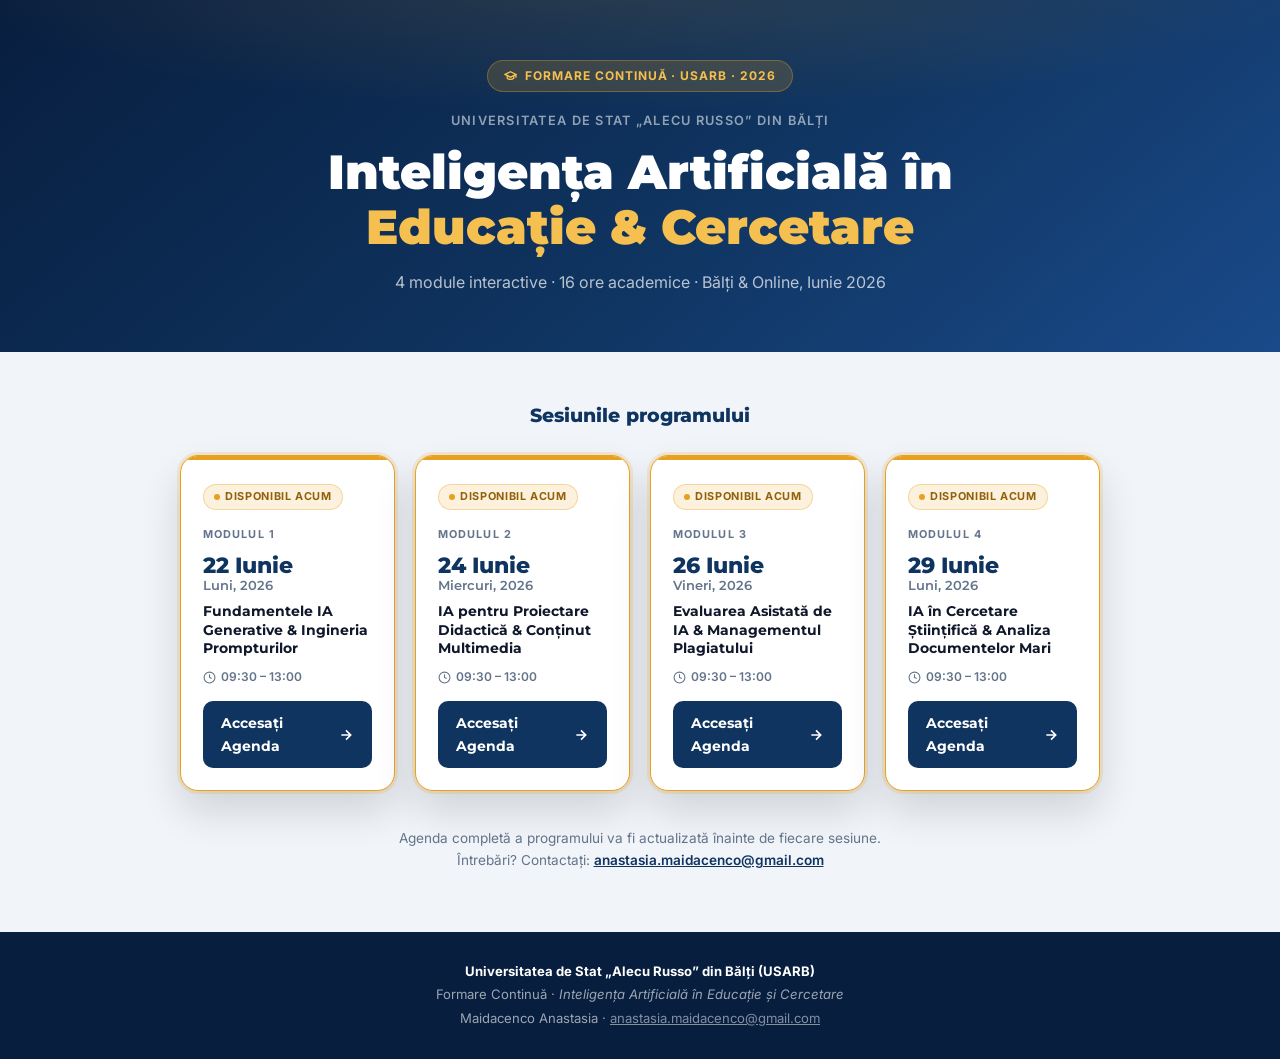
==== commit c3d26a53: "updates" ====
--- a/index.html
+++ b/index.html
@@ -5,7 +5,7 @@
   <meta name="viewport" content="width=device-width, initial-scale=1.0" />
   <meta name="description" content="Formare Continuă USARB 2026 – Inteligența Artificială în Educație și Cercetare. 22, 24, 26 și 29 Iunie 2026." />
   <title>Formare Continuă IA 2026 – USARB</title>
-
+  <link rel="icon" href="./ai.ico" />
   <link rel="preconnect" href="https://fonts.googleapis.com" />
   <link rel="preconnect" href="https://fonts.gstatic.com" crossorigin />
   <link href="https://fonts.googleapis.com/css2?family=Montserrat:wght@400;600;700;800;900&family=Inter:wght@300;400;500;600&display=swap" rel="stylesheet" />
@@ -268,7 +268,7 @@
     <svg width="13" height="13" viewBox="0 0 24 24" fill="none" stroke="currentColor" stroke-width="2.5" aria-hidden="true"><path d="M22 10v6M2 10l10-5 10 5-10 5z"/><path d="M6 12v5c3 3 9 3 12 0v-5"/></svg>
     Formare Continuă · USARB · 2026
   </p>
-  <p class="lp-inst">Universitatea de Stat „Alecu Russo" din Bălți</p>
+  <p class="lp-inst">Universitatea de Stat „Alecu Russo” din Bălți</p>
   <h1>Inteligența Artificială în<br><em>Educație &amp; Cercetare</em></h1>
   <p class="lp-sub">4 module interactive · 16 ore academice · Bălți &amp; Online, Iunie 2026</p>
 </header>
@@ -369,7 +369,7 @@
 
 <!-- FOOTER -->
 <footer class="lp-footer">
-  <strong>Universitatea de Stat „Alecu Russo" din Bălți (USARB)</strong><br>
+  <strong>Universitatea de Stat „Alecu Russo” din Bălți (USARB)</strong><br>
   Formare Continuă · <em>Inteligența Artificială în Educație și Cercetare</em><br>
   Maidacenco Anastasia · <a href="mailto:anastasia.maidacenco@gmail.com" style="color:rgba(255,255,255,.5)">anastasia.maidacenco@gmail.com</a>
 </footer>
--- a/styles.css
+++ b/styles.css
@@ -701,6 +701,19 @@
     box-shadow: var(--sh-md);
 }
 
+.form-card.locked {
+    pointer-events: none;
+    cursor: default;
+    opacity: .42;
+    filter: grayscale(.55);
+}
+.form-card.locked:hover {
+    background: var(--bg);
+    border-color: var(--border);
+    transform: none;
+    box-shadow: none;
+}
+
 .form-icon {
     width: 44px;
     height: 44px;
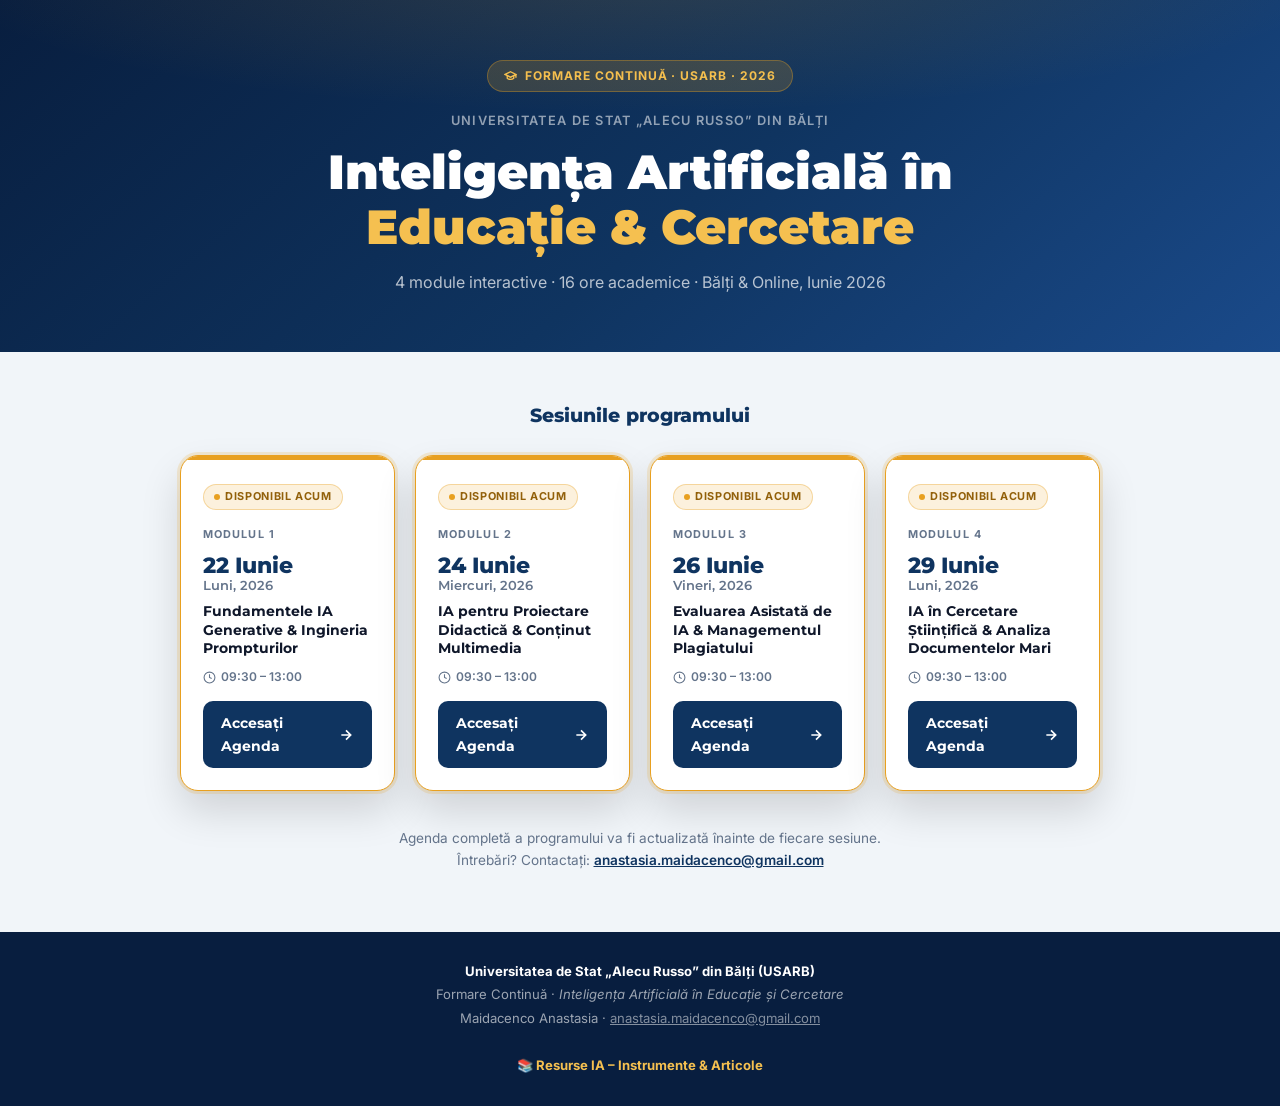
==== commit 47117d7c: "adaugarea instrumentelor" ====
--- a/index.html
+++ b/index.html
@@ -371,7 +371,8 @@
 <footer class="lp-footer">
   <strong>Universitatea de Stat „Alecu Russo” din Bălți (USARB)</strong><br>
   Formare Continuă · <em>Inteligența Artificială în Educație și Cercetare</em><br>
-  Maidacenco Anastasia · <a href="mailto:anastasia.maidacenco@gmail.com" style="color:rgba(255,255,255,.5)">anastasia.maidacenco@gmail.com</a>
+  Maidacenco Anastasia · <a href="mailto:anastasia.maidacenco@gmail.com" style="color:rgba(255,255,255,.5)">anastasia.maidacenco@gmail.com</a><br><br>
+  <a href="resurse.html" style="color:var(--accent-light);font-weight:700;text-decoration:none;">📚 Resurse IA – Instrumente &amp; Articole</a>
 </footer>
 
 <script>
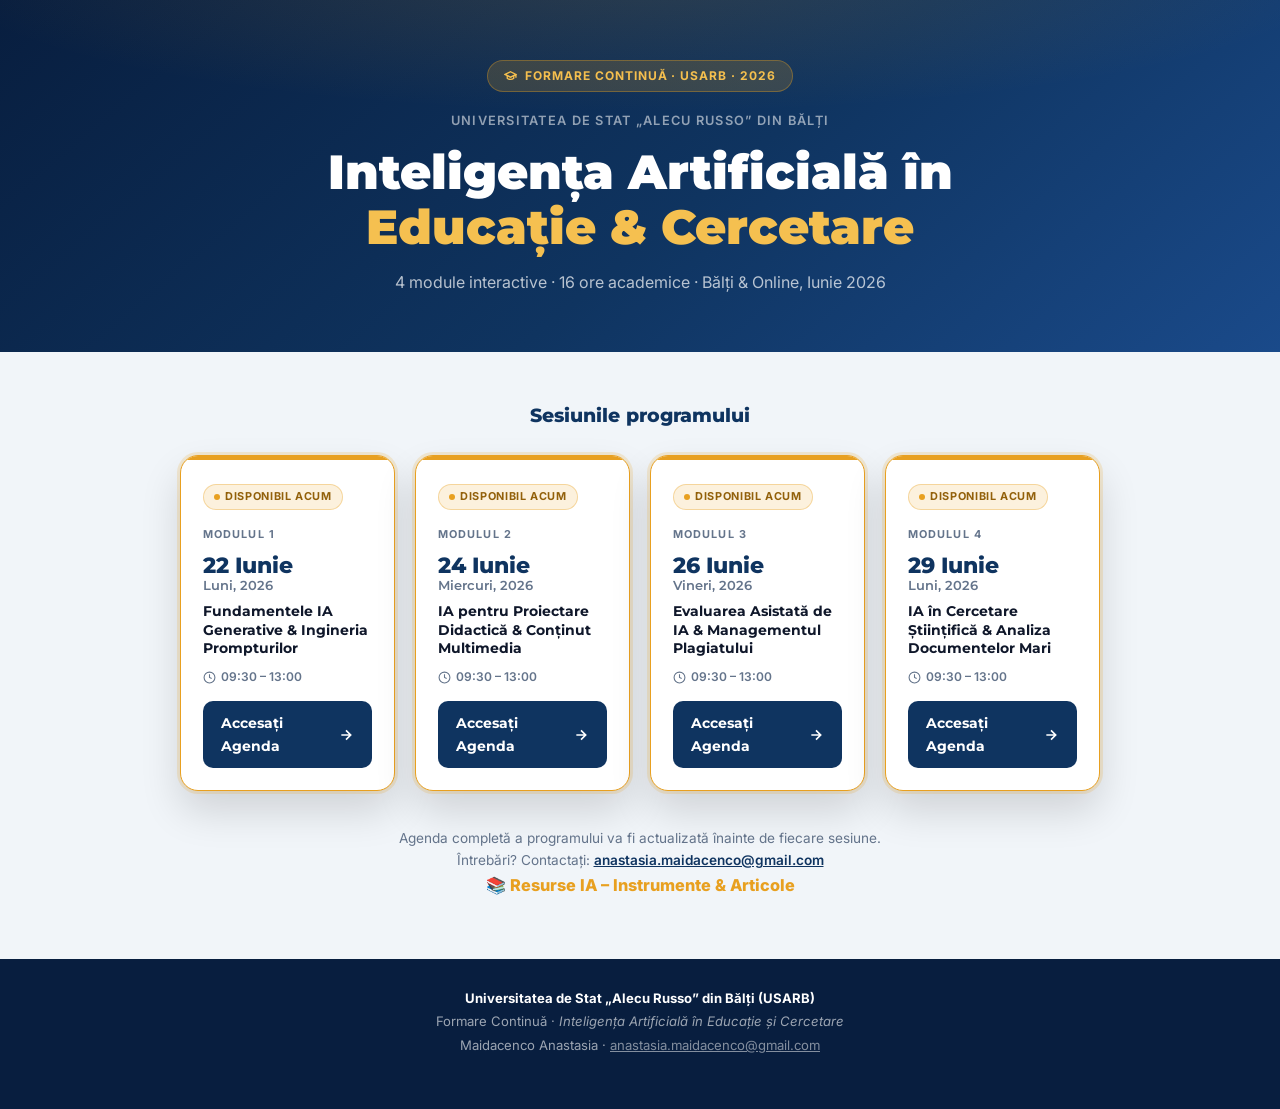
==== commit 22f9db3d: "content upd" ====
--- a/index.html
+++ b/index.html
@@ -364,6 +364,9 @@
   <p class="lp-notice">
     Agenda completă a programului va fi actualizată înainte de fiecare sesiune.<br>
     Întrebări? Contactați: <a href="mailto:anastasia.maidacenco@gmail.com">anastasia.maidacenco@gmail.com</a>
+    </br> 
+ 
+    <a href="resurse.html" style="color:var(--accent);font-weight:800;font-size:1.2em;text-decoration:none;text-align:right;">📚 Resurse IA – Instrumente &amp; Articole</a>
   </p>
 </main>
 
@@ -372,8 +375,7 @@
   <strong>Universitatea de Stat „Alecu Russo” din Bălți (USARB)</strong><br>
   Formare Continuă · <em>Inteligența Artificială în Educație și Cercetare</em><br>
   Maidacenco Anastasia · <a href="mailto:anastasia.maidacenco@gmail.com" style="color:rgba(255,255,255,.5)">anastasia.maidacenco@gmail.com</a><br><br>
-  <a href="resurse.html" style="color:var(--accent-light);font-weight:700;text-decoration:none;">📚 Resurse IA – Instrumente &amp; Articole</a>
-</footer>
+  </footer>
 
 <script>
   // ── Countdown helper ──────────────────────────────────────
@@ -430,8 +432,8 @@
 
   // ── Wire up countdowns ────────────────────────────────────
   renderCountdown(new Date(2026, 5, 24, 9, 30), 'cd-m2');  // June 24
-  renderCountdown(new Date(2026, 5, 26, 9, 30), 'cd-m3');  // June 26
-  renderCountdown(new Date(2026, 5, 29, 9, 30), 'cd-m4');  // June 29
+  renderCountdown(new Date(2026, 5, 26, 9, 10), 'cd-m3');  // June 26
+  renderCountdown(new Date(2026, 5, 29, 9, 10), 'cd-m4');  // June 29
 </script>
 
 </body>
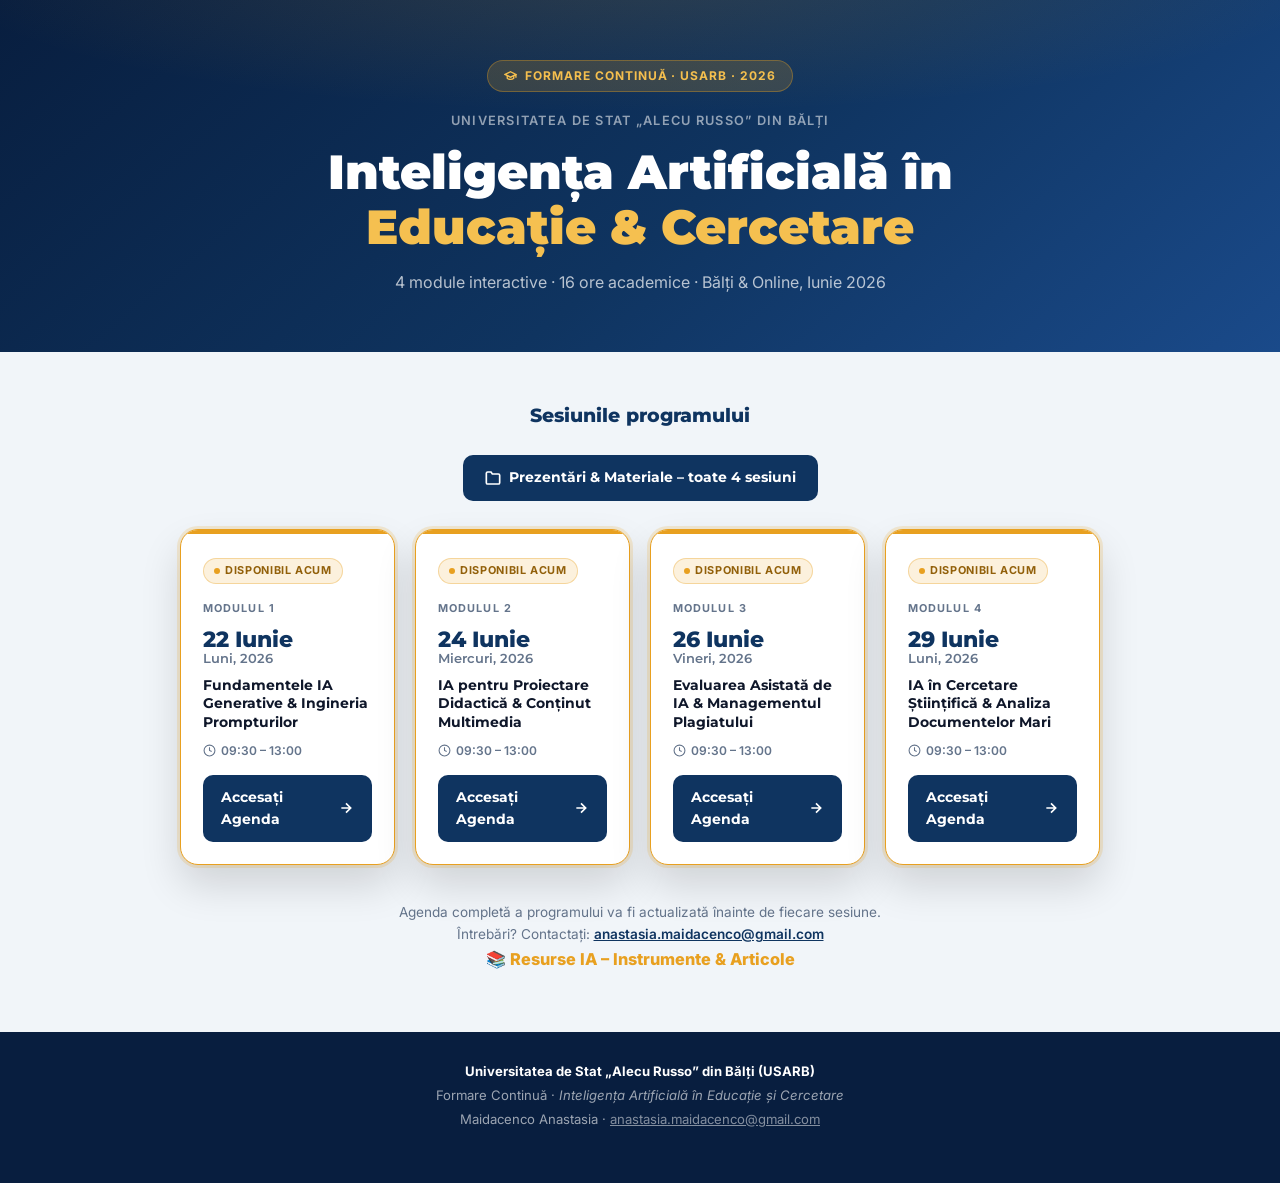
==== commit b8a300cc: "update" ====
--- a/index.html
+++ b/index.html
@@ -276,6 +276,17 @@
 <!-- SESSIONS -->
 <main class="lp-main">
   <p class="lp-heading">Sesiunile programului</p>
+
+  <p style="text-align:center; margin-bottom:28px;">
+    <a href="https://drive.google.com/drive/folders/1dtwPLvqHMKYNhToc9SrxQeTo9jR8SnfJ?usp=sharing"
+       target="_blank" rel="noopener noreferrer"
+       style="display:inline-flex;align-items:center;gap:8px;background:var(--primary);color:#fff;padding:11px 22px;border-radius:var(--r);font-family:'Montserrat',sans-serif;font-weight:700;font-size:.9rem;text-decoration:none;transition:all .2s;"
+       onmouseover="this.style.background='var(--primary-light)';this.style.transform='translateY(-2px)'"
+       onmouseout="this.style.background='var(--primary)';this.style.transform='none'">
+      <svg width="16" height="16" viewBox="0 0 24 24" fill="none" stroke="currentColor" stroke-width="2.5" aria-hidden="true"><path d="M22 19a2 2 0 0 1-2 2H4a2 2 0 0 1-2-2V5a2 2 0 0 1 2-2h5l2 3h9a2 2 0 0 1 2 2z"/></svg>
+      Prezentări &amp; Materiale – toate 4 sesiuni
+    </a>
+  </p>
 
   <div class="sessions-grid" id="cards">
 
